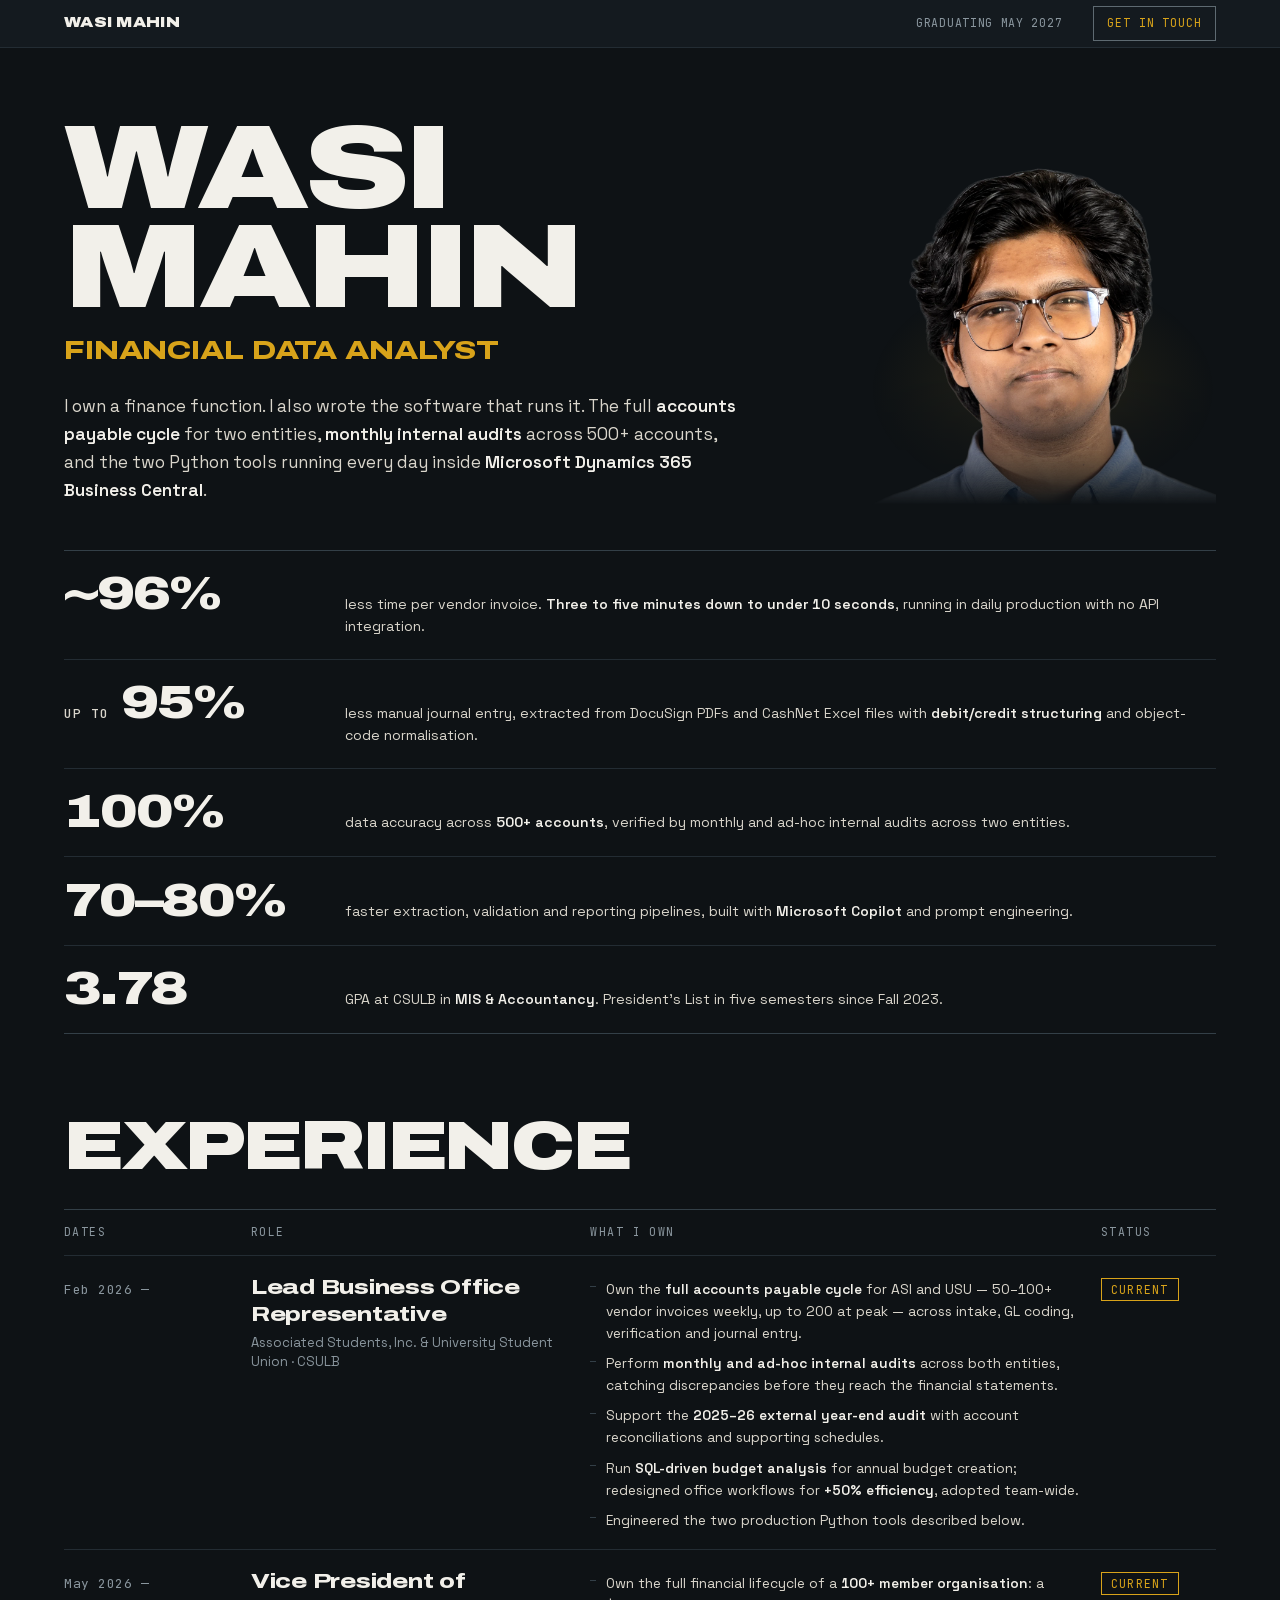
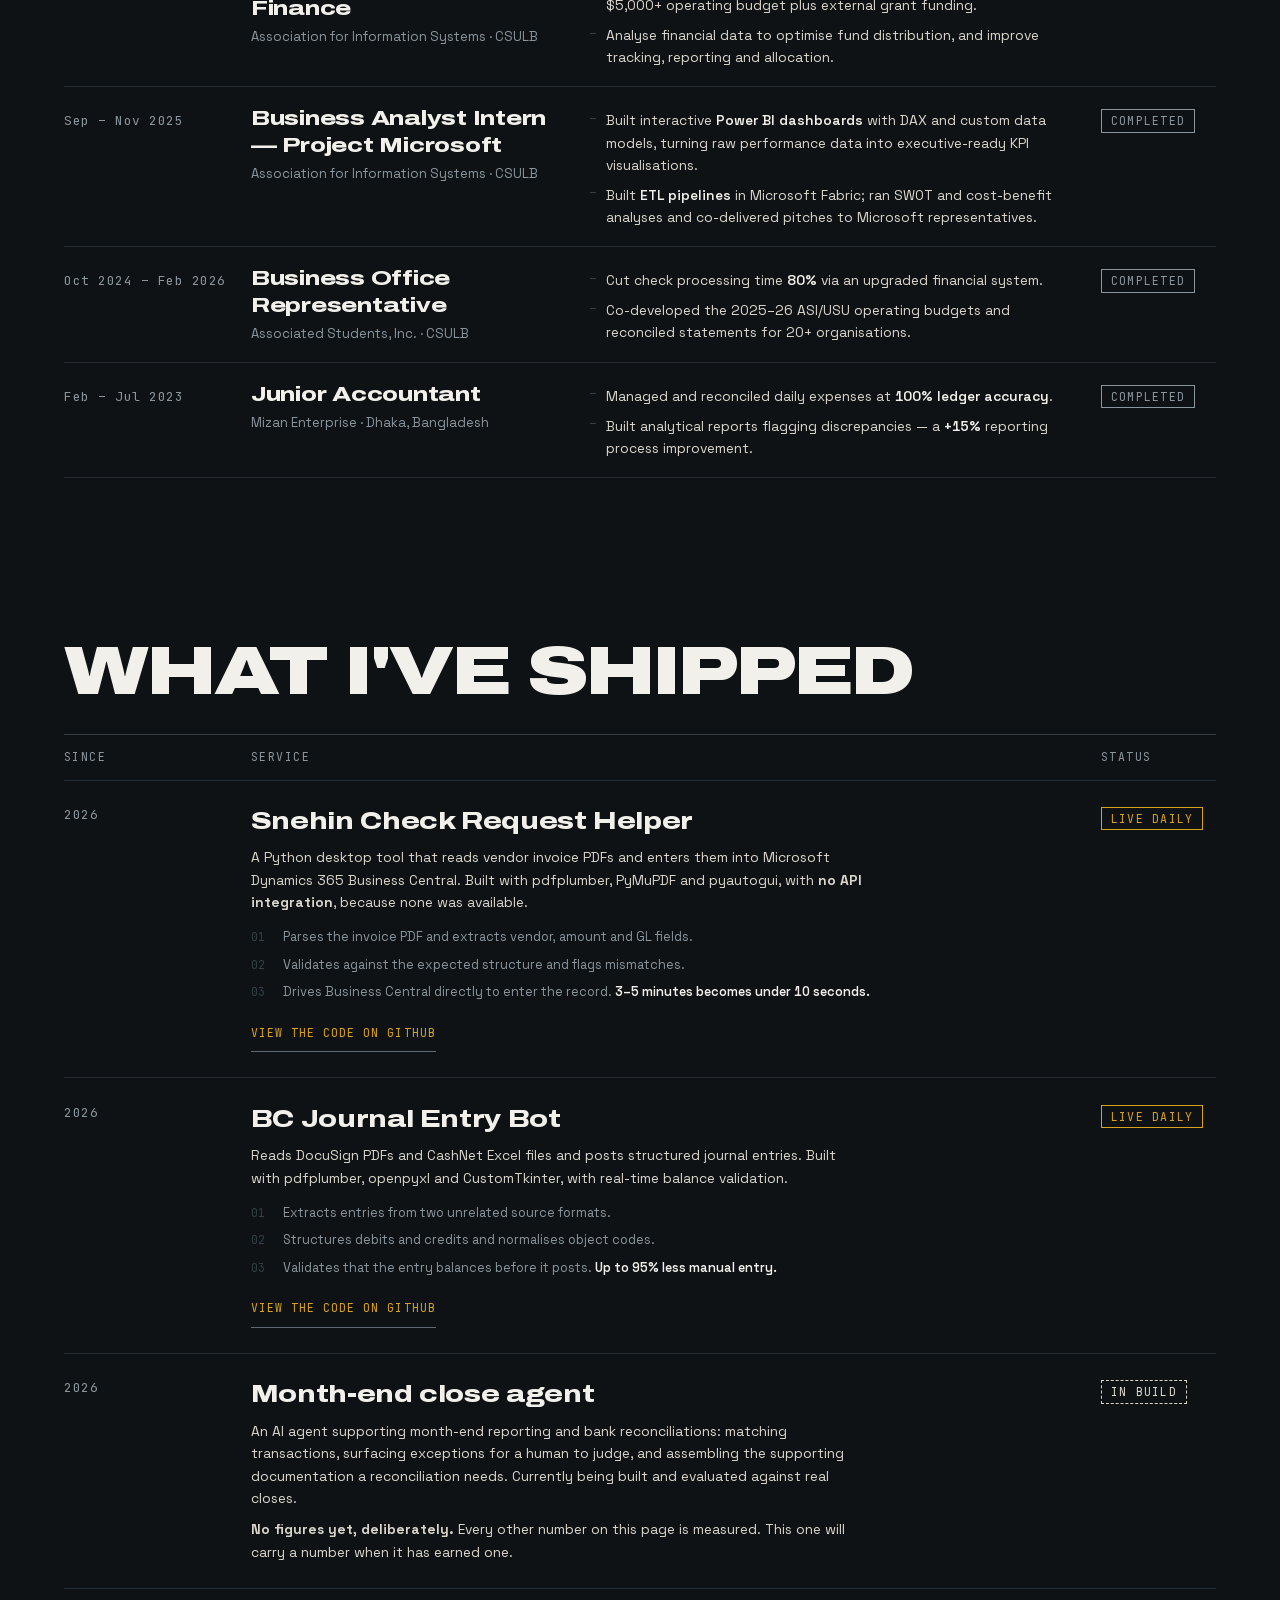
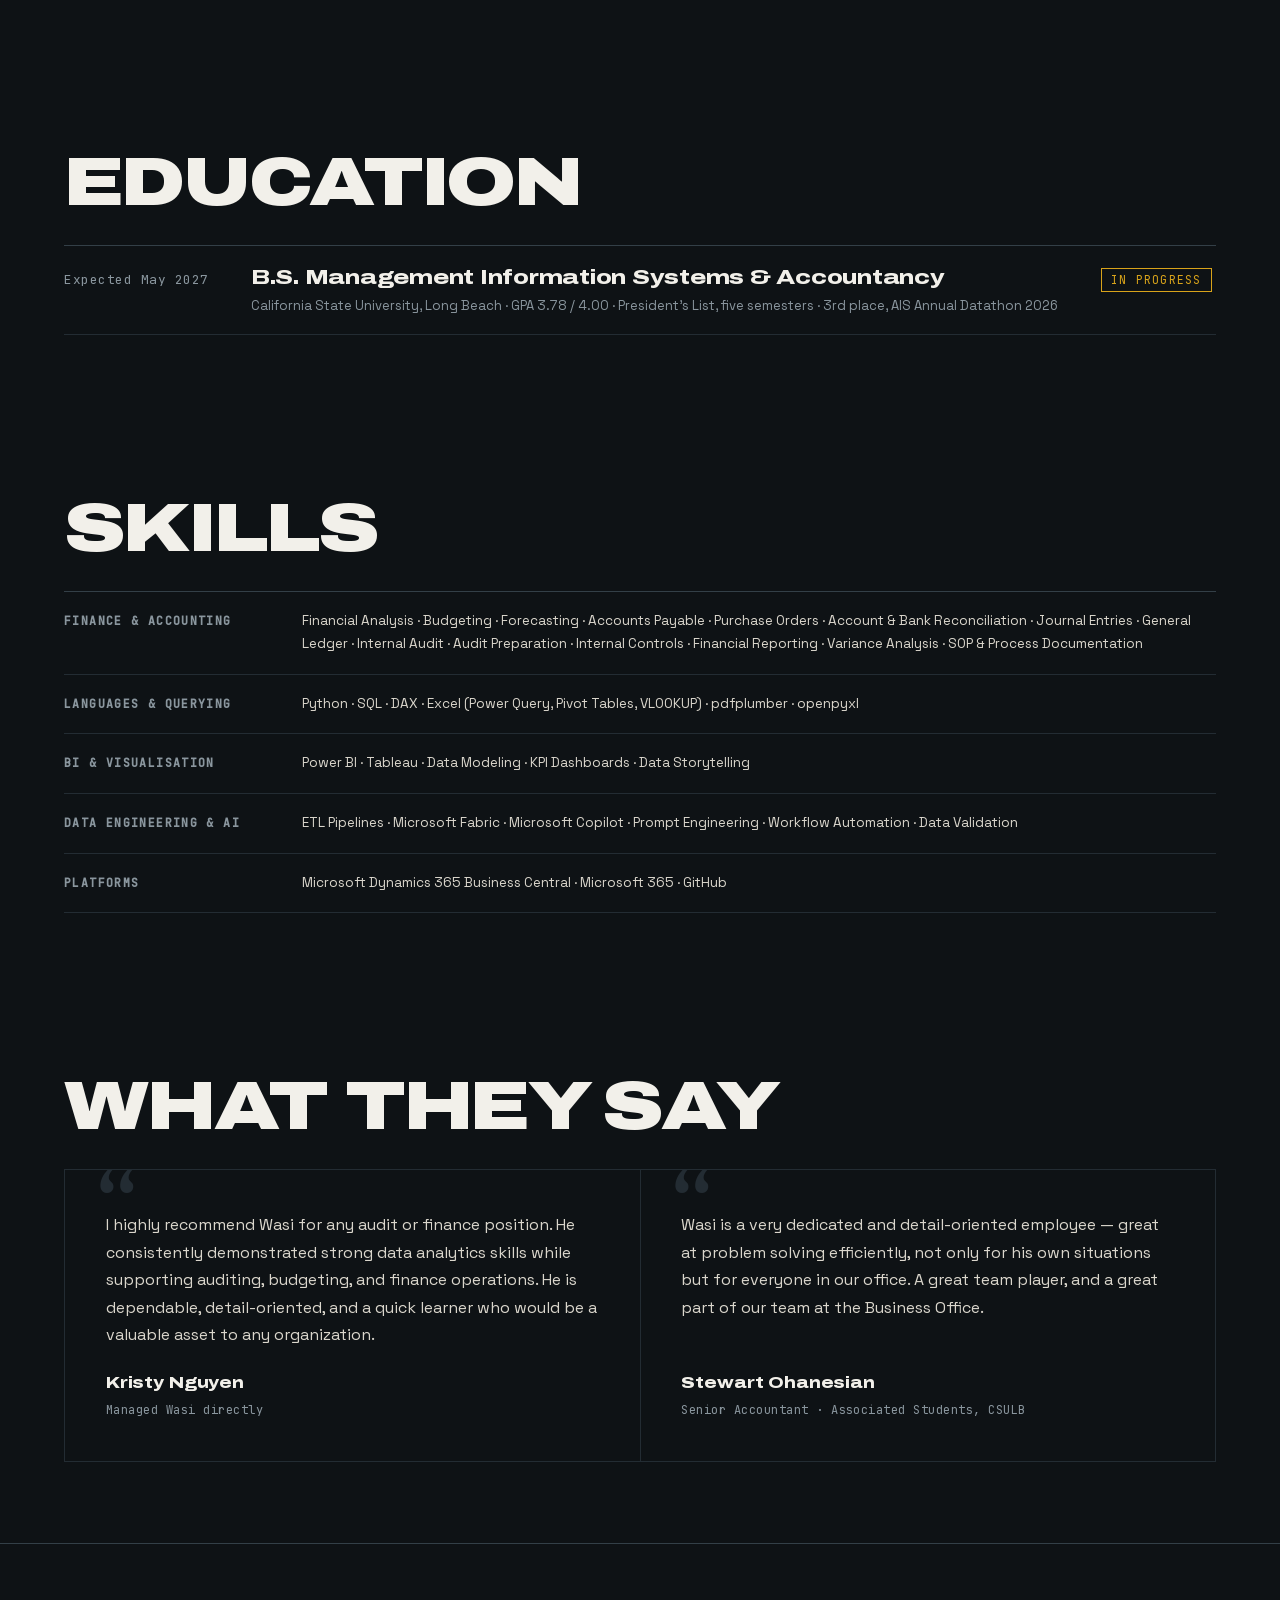
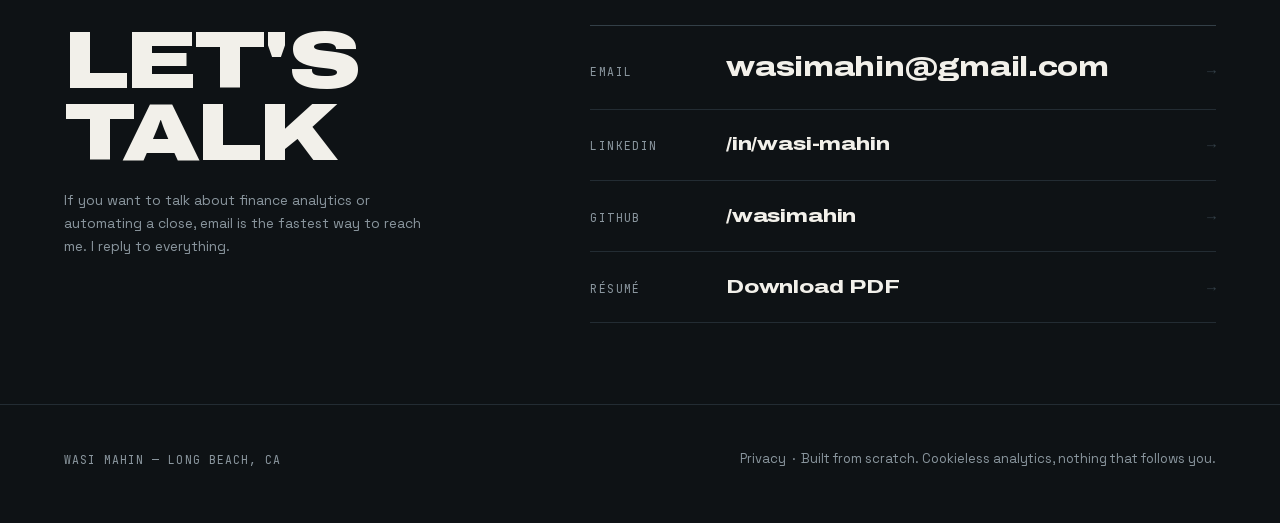
==== index.html @ 55dadc7e "Update GPA to 3.78 and President's List to five semesters Cumulative GPA is 3.783 per the CSULB tran" ====
<!DOCTYPE html>
<html lang="en" class="no-js">
<head>
<meta charset="UTF-8"/>
<meta name="viewport" content="width=device-width, initial-scale=1.0"/>
<title>Wasi Mahin — Financial Data Analyst | Finance operations &amp; production automation</title>
<meta name="description" content="Financial data analyst. Owns the AP cycle and monthly internal audits for two entities, and built the two Python tools running daily inside Dynamics 365. CSULB MIS &amp; Accountancy, GPA 3.78."/>
<meta name="author" content="Wasi Mahin"/>
<meta name="robots" content="index, follow, max-image-preview:large, max-snippet:-1"/>
<link rel="canonical" href="https://wasimahin.com/"/>
<meta name="theme-color" content="#0E1215"/>

<!-- Open Graph -->
<meta property="og:title" content="Wasi Mahin — Financial Data Analyst"/>
<meta property="og:description" content="I own a finance function. I also wrote the software that runs it. Two Python tools live in daily production inside Microsoft Dynamics 365 Business Central."/>
<meta property="og:type" content="website"/>
<meta property="og:site_name" content="Wasi Mahin"/>
<meta property="og:locale" content="en_US"/>
<meta property="og:url" content="https://wasimahin.com/"/>
<meta property="og:image" content="https://wasimahin.com/og-image.jpg"/>
<meta property="og:image:width" content="1200"/>
<meta property="og:image:height" content="630"/>
<meta property="og:image:alt" content="Wasi Mahin — Financial Data Analyst, portfolio preview"/>
<meta name="twitter:card" content="summary_large_image"/>
<meta name="twitter:title" content="Wasi Mahin — Financial Data Analyst"/>
<meta name="twitter:description" content="Owns the AP cycle and monthly internal audits for two entities. Built the two Python tools running daily inside Dynamics 365."/>
<meta name="twitter:image" content="https://wasimahin.com/og-image.jpg"/>
<meta name="twitter:image:alt" content="Wasi Mahin — Financial Data Analyst, portfolio preview"/>

<!-- Favicons -->
<link rel="icon" type="image/x-icon" href="favicon.ico"/>
<link rel="icon" type="image/png" sizes="32x32" href="favicon-32.png"/>
<link rel="icon" type="image/png" sizes="192x192" href="favicon-192.png"/>
<link rel="apple-touch-icon" sizes="180x180" href="apple-touch-icon.png"/>

<!-- Fonts — self-hosted (no third-party requests; see privacy.html) -->
<link rel="preload" as="font" type="font/woff2" href="fonts/archivo-normal-500-900.woff2" crossorigin/>
<link rel="preload" as="font" type="font/woff2" href="fonts/jetbrains-mono-normal-400.woff2" crossorigin/>

<script type="application/ld+json">
{
  "@context": "https://schema.org",
  "@graph": [
    {
      "@type": "Person",
      "@id": "https://wasimahin.com/#person",
      "name": "Wasi Mahin",
      "url": "https://wasimahin.com/",
      "email": "mailto:wasimahin@gmail.com",
      "image": "https://wasimahin.com/og-image.jpg",
      "jobTitle": "Financial Data Analyst",
      "description": "Financial data analyst who owns the accounts payable cycle and monthly internal audits for two entities, and engineered the two Python automation tools running daily inside Microsoft Dynamics 365 Business Central. MIS & Accountancy student at CSULB, GPA 3.78.",
      "alumniOf": { "@type": "CollegeOrUniversity", "name": "California State University, Long Beach", "sameAs": "https://www.csulb.edu" },
      "worksFor": { "@type": "Organization", "name": "Associated Students, Inc., CSULB" },
      "address": { "@type": "PostalAddress", "addressLocality": "Long Beach", "addressRegion": "CA", "addressCountry": "US" },
      "sameAs": [
        "https://www.linkedin.com/in/wasi-mahin",
        "https://github.com/wasimahin"
      ],
      "knowsAbout": ["Financial Analysis","Internal Audit","Accounts Payable","Account Reconciliation","General Ledger","Financial Reporting","Variance Analysis","Budgeting","Forecasting","Data Analysis","Python","SQL","Power BI","Tableau","DAX","Microsoft Fabric","ETL Pipelines","Business Process Automation"]
    },
    {
      "@type": "ProfilePage",
      "@id": "https://wasimahin.com/#profilepage",
      "url": "https://wasimahin.com/",
      "name": "Wasi Mahin — Financial Data Analyst",
      "mainEntity": { "@id": "https://wasimahin.com/#person" },
      "isPartOf": { "@id": "https://wasimahin.com/#website" },
      "inLanguage": "en-US"
    },
    {
      "@type": "SoftwareSourceCode",
      "@id": "https://wasimahin.com/#snehin-check-request-helper",
      "name": "Snehin Check Request Helper",
      "description": "Invoice-processing tool running in daily production inside Microsoft Dynamics 365 Business Central. Cut per-invoice data entry by roughly 96% (3-5 minutes down to under 10 seconds) with no API integration.",
      "codeRepository": "https://github.com/wasimahin/snehin-check-request-helper",
      "programmingLanguage": "Python",
      "runtimePlatform": "Microsoft Dynamics 365 Business Central",
      "author": { "@id": "https://wasimahin.com/#person" }
    },
    {
      "@type": "SoftwareSourceCode",
      "@id": "https://wasimahin.com/#bc-journal-entry-bot",
      "name": "BC Journal Entry Bot",
      "description": "Journal-entry automation running in daily production inside Microsoft Dynamics 365 Business Central. Reduced manual entry by up to 95% with no API integration.",
      "codeRepository": "https://github.com/wasimahin/bc-journal-entry-bot",
      "programmingLanguage": "Python",
      "runtimePlatform": "Microsoft Dynamics 365 Business Central",
      "author": { "@id": "https://wasimahin.com/#person" }
    },
    {
      "@type": "WebSite",
      "@id": "https://wasimahin.com/#website",
      "url": "https://wasimahin.com/",
      "name": "Wasi Mahin",
      "publisher": { "@id": "https://wasimahin.com/#person" },
      "inLanguage": "en-US"
    }
  ]
}
</script>

<script>document.documentElement.classList.replace('no-js','js');</script>
<style>
/* ═══ 00 · FONTS (self-hosted, latin) ═══ */
@font-face{font-family:'Archivo';font-style:normal;font-weight:500 900;font-stretch:125%;font-display:swap;
  src:url('fonts/archivo-normal-500-900.woff2') format('woff2');
  unicode-range:U+0000-00FF,U+0131,U+0152-0153,U+02BB-02BC,U+02C6,U+02DA,U+02DC,U+0304,U+0308,U+0329,U+2000-206F,U+20AC,U+2122,U+2191,U+2193,U+2212,U+2215,U+FEFF,U+FFFD;}
@font-face{font-family:'JetBrains Mono';font-style:normal;font-weight:400;font-display:swap;
  src:url('fonts/jetbrains-mono-normal-400.woff2') format('woff2');}
@font-face{font-family:'JetBrains Mono';font-style:normal;font-weight:500;font-display:swap;
  src:url('fonts/jetbrains-mono-normal-500.woff2') format('woff2');}
@font-face{font-family:'Space Grotesk';font-style:normal;font-weight:300 700;font-display:swap;
  src:url('fonts/space-grotesk-normal-300-700.woff2') format('woff2');}
@font-face{font-family:'Instrument Serif';font-style:italic;font-weight:400;font-display:swap;
  src:url('fonts/instrument-serif-italic-400.woff2') format('woff2');}

/* ═══ 01 · BOARD TOKENS ═══
   Enamelled steel under gate glass. Bone flap faces are the only light planes.
   Amber is rationed and only ever denotes status. */
:root{
  --steel:#0E1215;        /* board ground */
  --steel-2:#141A1F;      /* recessed channel */
  --flap:#F2F0EA;         /* flap face / primary ink */
  --flap-2:#DAD6CC;       /* flap face, secondary */
  --dim:#8A969E;          /* achromatic reading field */
  --rule:#232C33;         /* hairline */
  --rule-2:#333F47;       /* hairline, lit */
  --edge:#5E6A71;         /* interactive component border — 3.38:1 on steel */
  --amber:#D8A31A;        /* STATUS ONLY */
  --amber-ink:#0E1215;
  --pad:clamp(20px,5vw,72px);
  --row-h:clamp(52px,6.2vh,66px);
  --flip:cubic-bezier(.16,1,.3,1);
}
*,*::before,*::after{box-sizing:border-box;margin:0;padding:0;}
html{-webkit-text-size-adjust:100%;scroll-behavior:smooth;}
@media (prefers-reduced-motion:reduce){html{scroll-behavior:auto;}}

body{
  background:var(--steel);color:var(--flap);
  font-family:'Space Grotesk',system-ui,sans-serif;font-weight:400;
  font-size:clamp(15px,1.05vw,16.5px);line-height:1.6;
  -webkit-font-smoothing:antialiased;overflow-x:hidden;
  font-variant-numeric:tabular-nums;font-feature-settings:'tnum' 1;
}

/* ═══ 02 · BROWSER SURFACES — themed, not defaulted ═══ */
::selection{background:var(--amber);color:var(--amber-ink);}
::-moz-selection{background:var(--amber);color:var(--amber-ink);}
:root{scrollbar-color:var(--rule-2) var(--steel);scrollbar-width:thin;caret-color:var(--amber);}
::-webkit-scrollbar{width:11px;height:11px;}
::-webkit-scrollbar-track{background:var(--steel);}
::-webkit-scrollbar-thumb{background:var(--rule-2);border:3px solid var(--steel);border-radius:0;}
::-webkit-scrollbar-thumb:hover{background:var(--dim);}
:focus-visible{outline:2px solid var(--amber);outline-offset:3px;}
a{color:inherit;text-decoration-color:var(--rule-2);text-underline-offset:.22em;text-decoration-thickness:1px;}
a:hover{text-decoration-color:var(--amber);}

.skip{position:absolute;left:-9999px;top:0;background:var(--amber);color:var(--amber-ink);
  padding:12px 18px;font-family:'JetBrains Mono',monospace;font-size:12px;z-index:99;}
.skip:focus{left:0;}

/* ═══ 03 · BOARD PRIMITIVES ═══ */
.mono{font-family:'JetBrains Mono',monospace;font-variant-numeric:tabular-nums;
  letter-spacing:.06em;text-transform:uppercase;}
.wrap{max-width:1560px;margin:0 auto;padding-inline:var(--pad);}

/* status strip — the board's live header */
.strip{position:sticky;top:0;z-index:40;background:var(--steel-2);
  border-bottom:1px solid var(--rule);backdrop-filter:blur(6px);}
.strip-in{display:flex;align-items:center;gap:clamp(14px,2.4vw,34px);
  height:clamp(42px,5.2vh,52px);overflow:hidden;white-space:nowrap;}
.strip .mono{font-size:clamp(11px,.9vw,12px);color:var(--dim);}
.strip-mark{font-family:'Archivo',sans-serif;font-variation-settings:'wdth' 125;
  font-weight:900;font-size:clamp(12px,1.1vw,14px);letter-spacing:.02em;color:var(--flap);
  margin-right:auto;text-transform:uppercase;}
.strip-cta{font-family:'JetBrains Mono',monospace;font-size:clamp(11px,.9vw,12px);
  letter-spacing:.08em;text-transform:uppercase;color:var(--amber);
  border:1px solid var(--edge);padding:7px 13px;text-decoration:none;transition:.22s var(--flip);}
.strip-cta:hover{background:var(--amber);color:var(--amber-ink);border-color:var(--amber);}

/* the flap — one authored motion moment */
.flap{display:inline-block;animation:flapin .5s var(--flip) both;}
@keyframes flapin{
  0%{transform:translateY(-38%) rotateX(-82deg);opacity:0;filter:blur(3px);}
  100%{transform:none;opacity:1;filter:blur(0);}
}
@media (prefers-reduced-motion:reduce){.flap{animation:none;}}

/* ═══ 04 · DESTINATION (hero) ═══ */
.dest{padding-block:clamp(44px,8vh,104px) clamp(30px,5vh,56px);position:relative;}
.dest-grid{display:grid;grid-template-columns:minmax(0,1fr) clamp(220px,27vw,380px);
  gap:clamp(24px,4vw,64px);align-items:end;}
.dest h1{
  font-family:'Archivo',sans-serif;font-variation-settings:'wdth' 125;font-weight:900;
  text-transform:uppercase;font-size:clamp(44px,9.2vw,124px);line-height:.84;
  letter-spacing:-.035em;color:var(--flap);text-wrap:balance;
}
.dest h1 .svc{display:block;font-size:clamp(15px,2.05vw,30px);line-height:1.15;
  letter-spacing:-.005em;color:var(--amber);margin-top:clamp(14px,2vh,24px);font-weight:800;}
.dest-lede{margin-top:clamp(20px,3vh,32px);max-width:62ch;color:var(--flap-2);
  font-size:clamp(16px,1.35vw,20px);line-height:1.62;}
.dest-lede b{color:var(--flap);font-weight:600;}

/* portrait behind gate glass — CSS background on purpose: an absolutely-positioned
   <img> was never rasterized on Chrome's reduced-motion path (found 2026-07-02). */
/* The portrait is a true alpha cutout, so it needs no frame. One catch found in
   the asset itself: the bottom ~31% of the source is a FULLY OPAQUE, full-width
   block (the torso runs edge-to-edge to the frame bottom). That block is what
   read as "a box". So the element is cropped to the top 1200/1700 of the image
   and the remaining hem is dissolved with a mask — the real alpha matte does the
   silhouette, and the figure ends in air rather than on a cut edge.
   Never restore a border, a background-color, or `background-size: cover` here. */
.gate{
  position:relative;
  aspect-ratio:1134/1200;
  align-self:end;
  background-image:url('photo-fallback.png');
  background-image:
    image-set(url('photo.webp') type('image/webp'), url('photo-fallback.png') type('image/png')),
    radial-gradient(54% 44% at 50% 68%, rgba(216,163,26,.12), rgba(216,163,26,0) 70%);
  background-size:100% auto, 132% 104%;
  background-position:50% 0, 50% 58%;
  background-repeat:no-repeat, no-repeat;
  filter:saturate(.92) contrast(1.02);
  -webkit-mask-image:linear-gradient(180deg,#000 0 64%,rgba(0,0,0,.5) 85%,transparent 100%);
  mask-image:linear-gradient(180deg,#000 0 64%,rgba(0,0,0,.5) 85%,transparent 100%);
}
@media (max-width:860px){
  .dest-grid{grid-template-columns:1fr;align-items:start;}
  .gate{width:min(66vw,290px);margin:2px auto 0;}
}

/* ═══ 05 · BOARD ROWS ═══ */
.board{border-top:1px solid var(--rule-2);}
.board-head{display:grid;gap:clamp(10px,1.6vw,26px);align-items:center;
  padding-block:13px;border-bottom:1px solid var(--rule);}
.board-head span{font-family:'JetBrains Mono',monospace;font-size:11.5px;letter-spacing:.13em;
  text-transform:uppercase;color:var(--dim);}
.row{display:grid;gap:clamp(10px,1.6vw,26px);align-items:baseline;
  padding-block:clamp(15px,2vh,21px);border-bottom:1px solid var(--rule);
  transition:background .2s ease;}
.row:hover{background:var(--steel-2);}
.cols-4{grid-template-columns:clamp(116px,13vw,172px) minmax(0,1.3fr) minmax(0,2fr) clamp(88px,9vw,126px);}
.cols-3{grid-template-columns:clamp(116px,13vw,172px) minmax(0,1fr) clamp(88px,9vw,126px);}
.t-time{font-family:'JetBrains Mono',monospace;font-size:clamp(11px,1vw,13px);
  color:var(--dim);letter-spacing:.04em;line-height:1.45;}
.t-main{font-family:'Archivo',sans-serif;font-variation-settings:'wdth' 125;font-weight:800;
  font-size:clamp(16px,1.62vw,23px);letter-spacing:-.012em;color:var(--flap);line-height:1.3;}
.t-sub{display:block;font-family:'Space Grotesk',sans-serif;font-weight:400;
  font-size:clamp(12.5px,1.02vw,14px);letter-spacing:0;color:var(--dim);
  text-transform:none;margin-top:5px;line-height:1.5;}
.t-detail{color:var(--flap-2);font-size:clamp(13.5px,1.08vw,15.5px);line-height:1.6;}
.t-detail ul{list-style:none;display:flex;flex-direction:column;gap:8px;}
.t-detail li{position:relative;padding-left:16px;}
.t-detail li::before{content:'';position:absolute;left:0;top:.62em;width:6px;height:1px;background:var(--rule-2);}
.t-detail b{color:var(--flap);font-weight:600;}

/* status flag — the only amber on the page */
.flag{font-family:'JetBrains Mono',monospace;font-size:11.5px;letter-spacing:.11em;
  text-transform:uppercase;padding:5px 9px;border:1px solid currentColor;
  display:inline-block;white-space:nowrap;line-height:1;}
.flag.live{color:var(--amber);}
.flag.done{color:var(--dim);}
.flag.build{color:var(--flap-2);border-style:dashed;}

/* ═══ 06 · SECTION TITLES (no eyebrows — the heading carries itself) ═══ */
.sec{padding-block:clamp(56px,9vh,116px);}
.sec > h2{font-family:'Archivo',sans-serif;font-variation-settings:'wdth' 125;font-weight:900;
  text-transform:uppercase;font-size:clamp(30px,5.4vw,72px);line-height:.92;
  letter-spacing:-.03em;color:var(--flap);margin-bottom:clamp(22px,3.4vh,44px);text-wrap:balance;}

/* ═══ 07 · EVIDENCE (numbers as board readings) ═══ */
.ev{border-top:1px solid var(--rule-2);border-bottom:1px solid var(--rule-2);}
.ev-row{display:grid;grid-template-columns:clamp(140px,20vw,250px) minmax(0,1fr);
  gap:clamp(14px,2.4vw,38px);align-items:baseline;padding-block:clamp(16px,2.3vh,26px);
  border-bottom:1px solid var(--rule);}
.ev-row:last-child{border-bottom:0;}
.ev-n{font-family:'Archivo',sans-serif;font-variation-settings:'wdth' 125;font-weight:900;
  font-size:clamp(26px,3.6vw,48px);line-height:1;letter-spacing:-.04em;color:var(--flap);
  font-variant-numeric:tabular-nums;white-space:nowrap;}
.ev-q{font-family:'JetBrains Mono',monospace;font-variation-settings:normal;font-weight:500;
  font-size:clamp(12px,1vw,14px);letter-spacing:.08em;text-transform:uppercase;
  color:var(--flap-2);margin-right:.2em;}
.ev-t{color:var(--flap-2);font-size:clamp(13.5px,1.1vw,16px);line-height:1.55;}
.ev-t b{color:var(--flap);font-weight:600;}

/* ═══ 08 · SERVICES (projects) ═══ */
.svc-row{display:grid;grid-template-columns:clamp(116px,13vw,172px) minmax(0,1fr) clamp(88px,9vw,126px);
  gap:clamp(10px,1.6vw,26px);padding-block:clamp(20px,2.8vh,32px);
  border-bottom:1px solid var(--rule);align-items:start;}
.svc-row h3{font-family:'Archivo',sans-serif;font-variation-settings:'wdth' 125;font-weight:800;
  font-size:clamp(18px,1.9vw,27px);letter-spacing:-.015em;color:var(--flap);line-height:1.3;}
.svc-body{color:var(--flap-2);font-size:clamp(13.5px,1.08vw,15.5px);line-height:1.62;margin-top:9px;max-width:68ch;}
.svc-steps{margin-top:14px;display:flex;flex-direction:column;gap:7px;}
.svc-steps div{display:grid;grid-template-columns:22px 1fr;gap:10px;align-items:baseline;
  font-size:clamp(12.5px,1vw,14px);color:var(--dim);}
.svc-steps span{font-family:'JetBrains Mono',monospace;font-size:11.5px;color:var(--rule-2);}
.svc-steps b{color:var(--flap);font-weight:600;}
.svc-link{display:inline-block;margin-top:12px;font-family:'JetBrains Mono',monospace;
  font-size:11.5px;letter-spacing:.09em;text-transform:uppercase;color:var(--amber);
  text-decoration:none;border-bottom:1px solid var(--edge);padding:9px 0;transition:.2s;}
.svc-link:hover{border-bottom-color:var(--amber);}

/* ═══ 09 · SKILLS ═══ */
.sk{border-top:1px solid var(--rule-2);}
.sk > div{display:grid;grid-template-columns:clamp(150px,17vw,228px) minmax(0,1fr);
  gap:clamp(10px,1.6vw,26px);align-items:baseline;
  padding-block:clamp(15px,2vh,22px);border-bottom:1px solid var(--rule);
  transition:background .2s ease;}
.sk > div:hover{background:var(--steel-2);}
.sk h3{font-family:'JetBrains Mono',monospace;font-size:11.5px;letter-spacing:.12em;
  text-transform:uppercase;color:var(--dim);}
.sk p{color:var(--flap-2);font-size:clamp(13.5px,1.05vw,15px);line-height:1.68;}
@media (max-width:760px){
  .sk > div{grid-template-columns:1fr;gap:7px;padding-block:18px;}
}

/* ═══ 10 · RECOMMENDATIONS (preserved) ═══ */
.rec{display:grid;grid-template-columns:1fr 1fr;gap:1px;background:var(--rule);
  border:1px solid var(--rule);}
.rec figure{background:var(--steel);padding:clamp(26px,3.2vw,48px);
  display:flex;flex-direction:column;gap:22px;position:relative;overflow:hidden;}
.rec figure::before{content:'\201C';position:absolute;top:-14px;left:clamp(14px,2vw,30px);
  font-family:'Instrument Serif',serif;font-style:italic;font-size:132px;line-height:1;
  color:var(--rule);pointer-events:none;}
.rec blockquote{font-size:clamp(14.5px,1.25vw,17px);line-height:1.72;color:var(--flap-2);
  position:relative;z-index:1;}
.rec figcaption{display:flex;flex-direction:column;gap:5px;margin-top:auto;}
.rec-name{font-family:'Archivo',sans-serif;font-variation-settings:'wdth' 125;font-weight:800;
  font-size:15.5px;letter-spacing:-.01em;color:var(--flap);}
.rec-role{font-family:'JetBrains Mono',monospace;font-size:12px;letter-spacing:.04em;
  color:var(--dim);}
@media (max-width:880px){.rec{grid-template-columns:1fr;}}

/* ═══ 11 · ENQUIRY (contact) ═══ */
.enq{border-top:1px solid var(--rule-2);padding-block:clamp(56px,9vh,116px);}
.enq-grid{display:grid;grid-template-columns:minmax(0,.85fr) minmax(0,1.15fr);
  gap:clamp(30px,5vw,80px);align-items:start;}
.enq h2{font-family:'Archivo',sans-serif;font-variation-settings:'wdth' 125;font-weight:900;
  text-transform:uppercase;font-size:clamp(34px,6.4vw,88px);line-height:.88;
  letter-spacing:-.035em;color:var(--flap);}
.enq-note{margin-top:20px;color:var(--dim);font-size:clamp(13.5px,1.08vw,15.5px);line-height:1.65;max-width:42ch;}
.enq-alt{margin-top:26px;display:flex;flex-direction:column;gap:9px;}
.enq-alt a{font-family:'JetBrains Mono',monospace;font-size:11.5px;letter-spacing:.07em;
  text-transform:uppercase;color:var(--flap-2);text-decoration:none;
  border-bottom:1px solid var(--rule);padding-bottom:6px;width:fit-content;transition:.2s;}
.enq-alt a:hover{color:var(--amber);border-bottom-color:var(--amber);}

.ch{display:grid;grid-template-columns:clamp(84px,9vw,124px) minmax(0,1fr) 28px;
  gap:clamp(10px,1.6vw,26px);align-items:baseline;text-decoration:none;
  padding-block:clamp(16px,2.2vh,24px);border-bottom:1px solid var(--rule);
  transition:background .2s ease;}
.ch:hover{background:var(--steel-2);}
.ch-k{font-family:'JetBrains Mono',monospace;font-size:11.5px;letter-spacing:.12em;
  text-transform:uppercase;color:var(--dim);}
.ch-v{font-family:'Archivo',sans-serif;font-variation-settings:'wdth' 125;font-weight:800;
  font-size:clamp(16px,1.5vw,21px);letter-spacing:-.01em;color:var(--flap);word-break:break-word;}
.ch-lead{font-size:clamp(18px,2.1vw,30px);}
.ch-go{font-family:'JetBrains Mono',monospace;font-size:15px;color:var(--rule-2);
  justify-self:end;transition:.22s var(--flip);}
.ch:hover .ch-go{color:var(--amber);transform:translateX(4px);}
@media (max-width:860px){
  .enq-grid{grid-template-columns:1fr;}
  .ch{grid-template-columns:1fr 28px;gap:4px 10px;}
  .ch-k{grid-column:1/-1;}
}

/* ═══ 12 · FOOT ═══ */
.foot{border-top:1px solid var(--rule);padding-block:clamp(26px,4vh,42px) clamp(34px,5vh,56px);
  display:flex;justify-content:space-between;gap:18px;flex-wrap:wrap;align-items:center;}
.foot .mono{font-size:11.5px;color:var(--dim);letter-spacing:.09em;}
.foot-note{font-size:13px;color:var(--dim);}
.foot a{color:var(--dim);text-decoration:none;display:inline-block;padding-block:8px;}
.foot a:hover{color:var(--amber);}

/* ═══ 13 · NARROW BOARD ═══ */
/* the strip sheds detail rather than clipping */
@media (max-width:560px){ .strip-in{gap:10px;} }
@media (max-width:440px){ .strip-in{gap:7px;} .strip-cta{padding:7px 10px;} }
@media (max-width:359px){ .strip-in{gap:8px;} }

@media (max-width:760px){
  .cols-4,.cols-3,.svc-row{grid-template-columns:1fr;gap:9px;}
  .board-head{display:none;}
  .row,.svc-row{padding-block:20px;}
  .t-time{order:-1;}
  .ev-row{grid-template-columns:1fr;gap:7px;align-items:start;}
  .strip-in{gap:12px;}
  .strip .hide-s{display:none;}
}
</style>
</head>
<body>
<a class="skip" href="#main">Skip to content</a>

<div class="strip">
  <div class="wrap strip-in">
    <span class="strip-mark flap">Wasi Mahin</span>
    <span class="mono flap hide-s">Graduating May 2027</span>
    <a class="strip-cta" href="#contact">Get in touch</a>
  </div>
</div>

<main id="main">

<section class="wrap dest">
  <div class="dest-grid">
    <div>
      <h1><span class="flap">Wasi Mahin</span>
        <span class="svc flap">Financial Data Analyst</span></h1>
      <p class="dest-lede">I own a finance function. I also wrote the software that runs it.
        The full <b>accounts payable cycle</b> for two entities, <b>monthly internal audits</b>
        across 500+ accounts, and the two Python tools running every day inside
        <b>Microsoft Dynamics 365 Business Central</b>.</p>
    </div>
    <div class="gate" role="img" aria-label="Portrait of Wasi Mahin"></div>
  </div>
</section>

<section class="wrap" aria-label="Key figures">
  <div class="ev">
    <div class="ev-row"><div class="ev-n">~96%</div>
      <p class="ev-t">less time per vendor invoice. <b>Three to five minutes down to under 10 seconds</b>,
        running in daily production with no API integration.</p></div>
    <div class="ev-row"><div class="ev-n"><span class="ev-q">Up to </span>95%</div>
      <p class="ev-t">less manual journal entry, extracted from DocuSign PDFs and CashNet Excel
        files with <b>debit/credit structuring</b> and object-code normalisation.</p></div>
    <div class="ev-row"><div class="ev-n">100%</div>
      <p class="ev-t">data accuracy across <b>500+ accounts</b>, verified by monthly and ad-hoc
        internal audits across two entities.</p></div>
    <div class="ev-row"><div class="ev-n">70–80%</div>
      <p class="ev-t">faster extraction, validation and reporting pipelines, built with
        <b>Microsoft Copilot</b> and prompt engineering.</p></div>
    <div class="ev-row"><div class="ev-n">3.78</div>
      <p class="ev-t">GPA at CSULB in <b>MIS &amp; Accountancy</b>. President's List in five
        semesters since Fall 2023.</p></div>
  </div>
</section>

<section class="wrap sec" id="experience">
  <h2>Experience</h2>
  <div class="board">
    <div class="board-head cols-4">
      <span>Dates</span><span>Role</span><span>What I own</span><span>Status</span>
    </div>

    <div class="row cols-4">
      <div class="t-time">Feb 2026 —</div>
      <div class="t-main">Lead Business Office Representative
        <span class="t-sub">Associated Students, Inc. &amp; University Student Union · CSULB</span></div>
      <div class="t-detail"><ul>
        <li>Own the <b>full accounts payable cycle</b> for ASI and USU — 50–100+ vendor invoices
          weekly, up to 200 at peak — across intake, GL coding, verification and journal entry.</li>
        <li>Perform <b>monthly and ad-hoc internal audits</b> across both entities, catching
          discrepancies before they reach the financial statements.</li>
        <li>Support the <b>2025–26 external year-end audit</b> with account reconciliations and
          supporting schedules.</li>
        <li>Run <b>SQL-driven budget analysis</b> for annual budget creation; redesigned office
          workflows for <b>+50% efficiency</b>, adopted team-wide.</li>
        <li>Engineered the two production Python tools described below.</li>
      </ul></div>
      <div><span class="flag live">Current</span></div>
    </div>

    <div class="row cols-4">
      <div class="t-time">May 2026 —</div>
      <div class="t-main">Vice President of Finance
        <span class="t-sub">Association for Information Systems · CSULB</span></div>
      <div class="t-detail"><ul>
        <li>Own the full financial lifecycle of a <b>100+ member organisation</b>: a $5,000+
          operating budget plus external grant funding.</li>
        <li>Analyse financial data to optimise fund distribution, and improve tracking,
          reporting and allocation.</li>
      </ul></div>
      <div><span class="flag live">Current</span></div>
    </div>

    <div class="row cols-4">
      <div class="t-time">Sep – Nov 2025</div>
      <div class="t-main">Business Analyst Intern — Project Microsoft
        <span class="t-sub">Association for Information Systems · CSULB</span></div>
      <div class="t-detail"><ul>
        <li>Built interactive <b>Power BI dashboards</b> with DAX and custom data models,
          turning raw performance data into executive-ready KPI visualisations.</li>
        <li>Built <b>ETL pipelines</b> in Microsoft Fabric; ran SWOT and cost-benefit analyses
          and co-delivered pitches to Microsoft representatives.</li>
      </ul></div>
      <div><span class="flag done">Completed</span></div>
    </div>

    <div class="row cols-4">
      <div class="t-time">Oct 2024 – Feb 2026</div>
      <div class="t-main">Business Office Representative
        <span class="t-sub">Associated Students, Inc. · CSULB</span></div>
      <div class="t-detail"><ul>
        <li>Cut check processing time <b>80%</b> via an upgraded financial system.</li>
        <li>Co-developed the 2025–26 ASI/USU operating budgets and reconciled statements for
          20+ organisations.</li>
      </ul></div>
      <div><span class="flag done">Completed</span></div>
    </div>

    <div class="row cols-4">
      <div class="t-time">Feb – Jul 2023</div>
      <div class="t-main">Junior Accountant
        <span class="t-sub">Mizan Enterprise · Dhaka, Bangladesh</span></div>
      <div class="t-detail"><ul>
        <li>Managed and reconciled daily expenses at <b>100% ledger accuracy</b>.</li>
        <li>Built analytical reports flagging discrepancies — a <b>+15%</b> reporting process
          improvement.</li>
      </ul></div>
      <div><span class="flag done">Completed</span></div>
    </div>
  </div>
</section>

<section class="wrap sec" id="work">
  <h2>What I've shipped</h2>
  <div class="board">
    <div class="board-head cols-3"><span>Since</span><span>Service</span><span>Status</span></div>

    <div class="svc-row">
      <div class="t-time">2026</div>
      <div>
        <h3>Snehin Check Request Helper</h3>
        <p class="svc-body">A Python desktop tool that reads vendor invoice PDFs and enters them
          into Microsoft Dynamics 365 Business Central. Built with pdfplumber, PyMuPDF and
          pyautogui, with <b>no API integration</b>, because none was available.</p>
        <div class="svc-steps">
          <div><span>01</span><p>Parses the invoice PDF and extracts vendor, amount and GL fields.</p></div>
          <div><span>02</span><p>Validates against the expected structure and flags mismatches.</p></div>
          <div><span>03</span><p>Drives Business Central directly to enter the record.
            <b>3–5 minutes becomes under 10 seconds.</b></p></div>
        </div>
        <a class="svc-link" href="https://github.com/wasimahin/snehin-check-request-helper"
           target="_blank" rel="noopener">View the code on GitHub</a>
      </div>
      <div><span class="flag live">Live daily</span></div>
    </div>

    <div class="svc-row">
      <div class="t-time">2026</div>
      <div>
        <h3>BC Journal Entry Bot</h3>
        <p class="svc-body">Reads DocuSign PDFs and CashNet Excel files and posts structured
          journal entries. Built with pdfplumber, openpyxl and CustomTkinter, with real-time
          balance validation.</p>
        <div class="svc-steps">
          <div><span>01</span><p>Extracts entries from two unrelated source formats.</p></div>
          <div><span>02</span><p>Structures debits and credits and normalises object codes.</p></div>
          <div><span>03</span><p>Validates that the entry balances before it posts.
            <b>Up to 95% less manual entry.</b></p></div>
        </div>
        <a class="svc-link" href="https://github.com/wasimahin/bc-journal-entry-bot"
           target="_blank" rel="noopener">View the code on GitHub</a>
      </div>
      <div><span class="flag live">Live daily</span></div>
    </div>

    <div class="svc-row">
      <div class="t-time">2026</div>
      <div>
        <h3>Month-end close agent</h3>
        <p class="svc-body">An AI agent supporting month-end reporting and bank reconciliations:
          matching transactions, surfacing exceptions for a human to judge, and assembling the
          supporting documentation a reconciliation needs. Currently being built and evaluated
          against real closes.</p>
        <p class="svc-body"><b>No figures yet, deliberately.</b> Every other number on this page
          is measured. This one will carry a number when it has earned one.</p>
      </div>
      <div><span class="flag build">In build</span></div>
    </div>
  </div>
</section>

<section class="wrap sec" id="education">
  <h2>Education</h2>
  <div class="board">
    <div class="row cols-3">
      <div class="t-time">Expected May 2027</div>
      <div class="t-main">B.S. Management Information Systems &amp; Accountancy
        <span class="t-sub">California State University, Long Beach · GPA 3.78 / 4.00 ·
          President's List, five semesters ·
          3rd place, AIS Annual Datathon 2026</span></div>
      <div><span class="flag live">In progress</span></div>
    </div>
  </div>
</section>

<section class="wrap sec" id="skills">
  <h2>Skills</h2>
  <div class="sk">
    <div><h3>Finance &amp; Accounting</h3><p>Financial Analysis · Budgeting · Forecasting ·
      Accounts Payable · Purchase Orders · Account &amp; Bank Reconciliation · Journal Entries ·
      General Ledger · Internal Audit · Audit Preparation · Internal Controls ·
      Financial Reporting · Variance Analysis · SOP &amp; Process Documentation</p></div>
    <div><h3>Languages &amp; Querying</h3><p>Python · SQL · DAX ·
      Excel (Power Query, Pivot Tables, VLOOKUP) · pdfplumber · openpyxl</p></div>
    <div><h3>BI &amp; Visualisation</h3><p>Power BI · Tableau · Data Modeling ·
      KPI Dashboards · Data Storytelling</p></div>
    <div><h3>Data Engineering &amp; AI</h3><p>ETL Pipelines · Microsoft Fabric ·
      Microsoft Copilot · Prompt Engineering · Workflow Automation · Data Validation</p></div>
    <div><h3>Platforms</h3><p>Microsoft Dynamics 365 Business Central · Microsoft 365 · GitHub</p></div>
  </div>
</section>

<section class="wrap sec" aria-label="Recommendations">
  <h2>What they say</h2>
  <div class="rec">
    <figure>
      <blockquote>I highly recommend Wasi for any audit or finance position. He consistently
        demonstrated strong data analytics skills while supporting auditing, budgeting, and
        finance operations. He is dependable, detail-oriented, and a quick learner who would be
        a valuable asset to any organization.</blockquote>
      <figcaption><span class="rec-name">Kristy Nguyen</span>
        <span class="rec-role">Managed Wasi directly</span></figcaption>
    </figure>
    <figure>
      <blockquote>Wasi is a very dedicated and detail-oriented employee — great at problem
        solving efficiently, not only for his own situations but for everyone in our office.
        A great team player, and a great part of our team at the Business Office.</blockquote>
      <figcaption><span class="rec-name">Stewart Ohanesian</span>
        <span class="rec-role">Senior Accountant · Associated Students, CSULB</span></figcaption>
    </figure>
  </div>
</section>

<section class="wrap enq" id="contact">
  <div class="enq-grid">
    <div>
      <h2>Let's<br>talk</h2>
      <p class="enq-note">If you want to talk about finance analytics or automating a close,
        email is the fastest way to reach me. I reply to everything.</p>
    </div>

    <div class="board">
      <!--email_off-->
      <a class="ch" href="mailto:wasimahin@gmail.com">
        <span class="ch-k">Email</span>
        <span class="ch-v ch-lead">wasimahin@gmail.com</span>
        <span class="ch-go" aria-hidden="true">&rarr;</span>
      </a>
      <!--/email_off-->
      <a class="ch" href="https://www.linkedin.com/in/wasi-mahin" target="_blank" rel="noopener">
        <span class="ch-k">LinkedIn</span>
        <span class="ch-v">/in/wasi-mahin</span>
        <span class="ch-go" aria-hidden="true">&rarr;</span>
      </a>
      <a class="ch" href="https://github.com/wasimahin" target="_blank" rel="noopener">
        <span class="ch-k">GitHub</span>
        <span class="ch-v">/wasimahin</span>
        <span class="ch-go" aria-hidden="true">&rarr;</span>
      </a>
      <a class="ch" href="WasiMahin_Resume.pdf">
        <span class="ch-k">Résumé</span>
        <span class="ch-v">Download PDF</span>
        <span class="ch-go" aria-hidden="true">&rarr;</span>
      </a>
    </div>
  </div>
</section>

</main>

<footer class="wrap foot">
  <span class="mono">Wasi Mahin — Long Beach, CA</span>
  <span class="foot-note"><a href="privacy.html">Privacy</a> &nbsp;·&nbsp; Built from scratch. Cookieless analytics, nothing that follows you.</span>
</footer>

<script>
(function(){
  var reduce = window.matchMedia && window.matchMedia('(prefers-reduced-motion: reduce)').matches;
  if(!reduce){
    var f = document.querySelectorAll('.flap');
    for(var i=0;i<f.length;i++){ f[i].style.animationDelay = (i*70)+'ms'; }
  }
})();
</script>
</body>
</html>
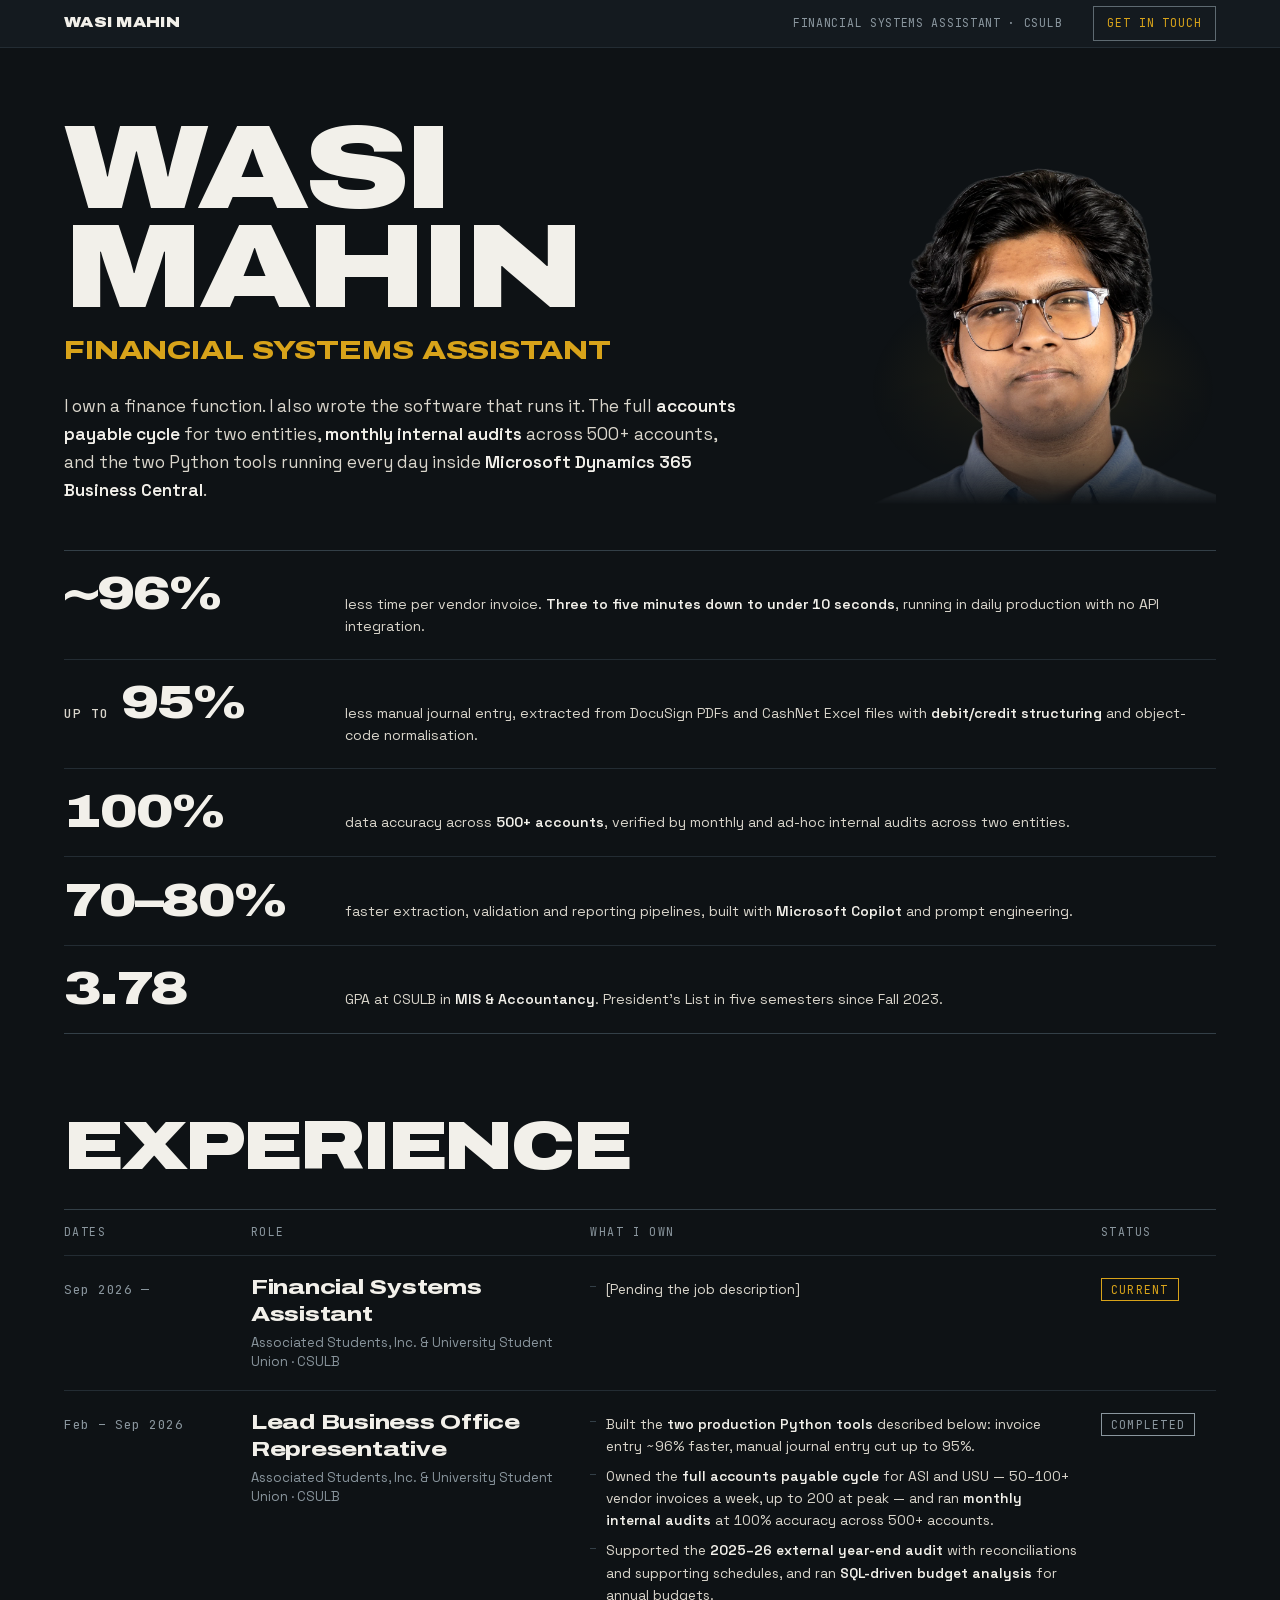
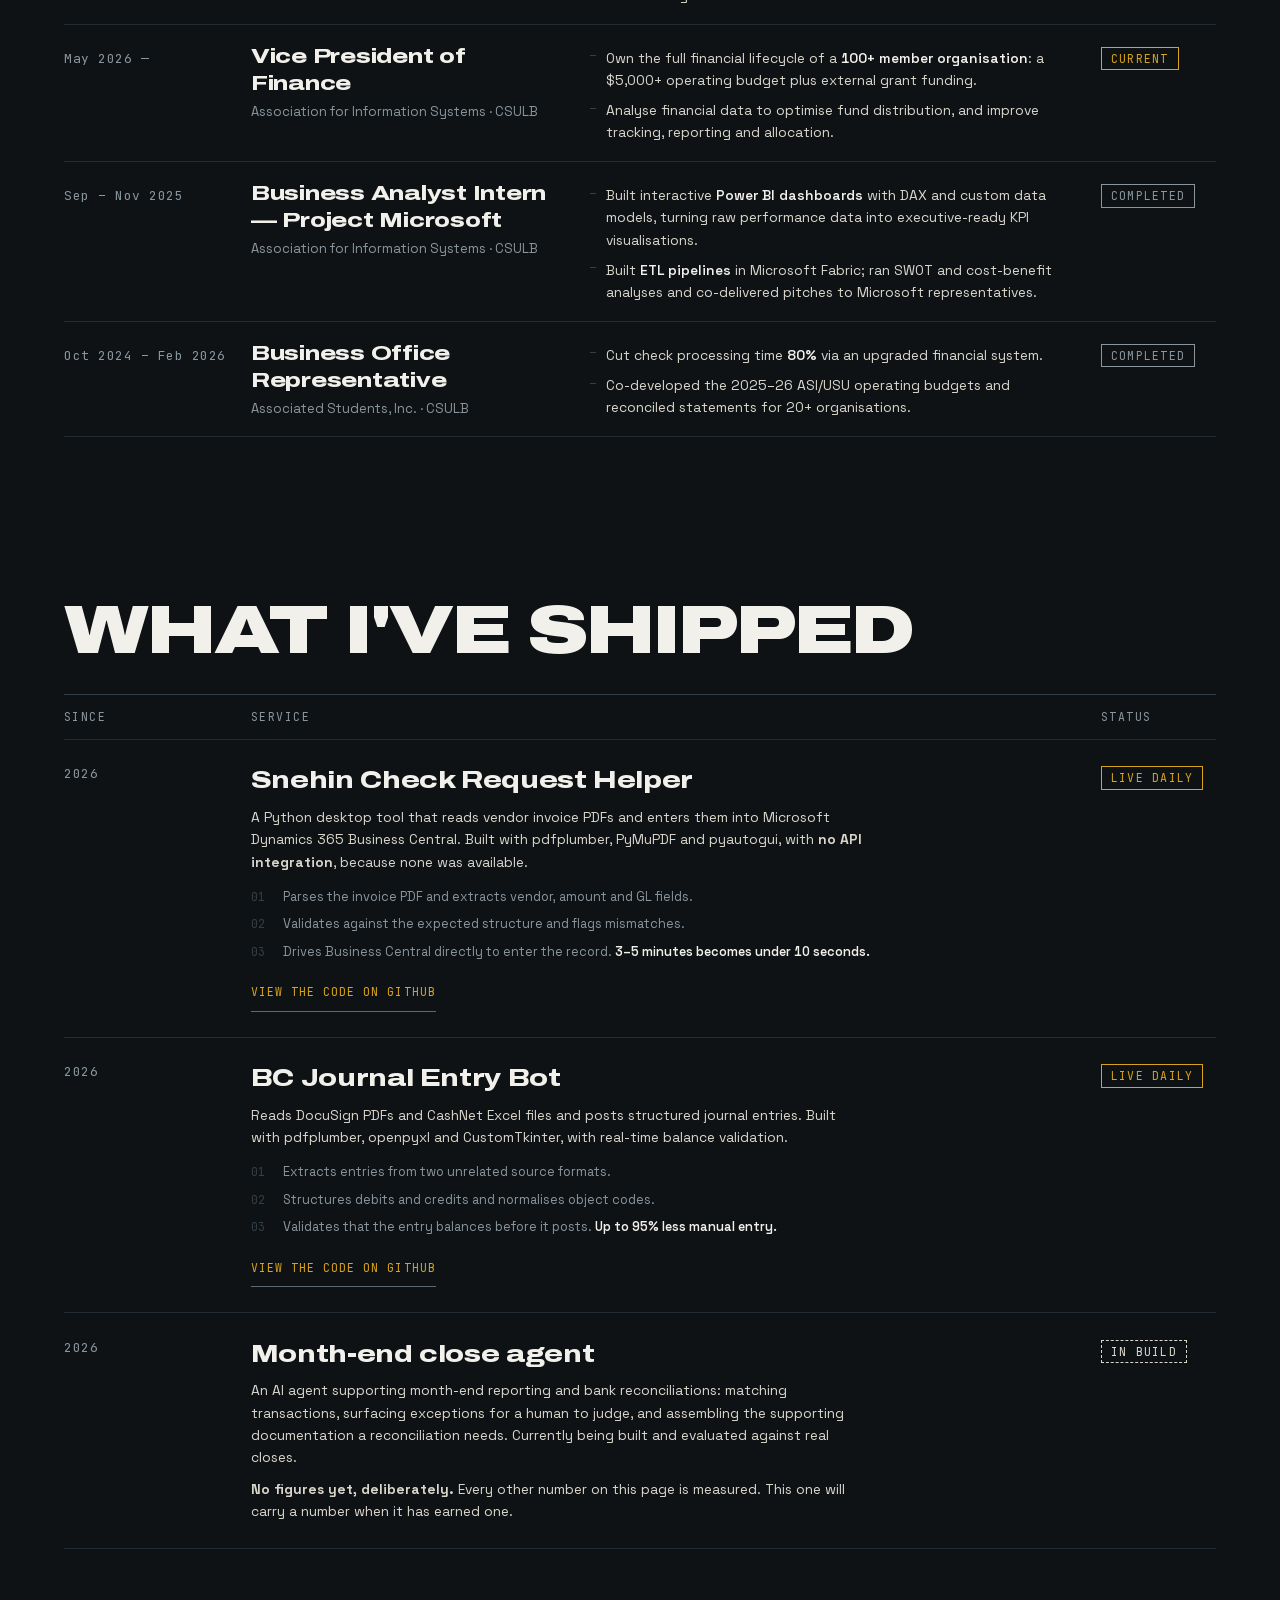
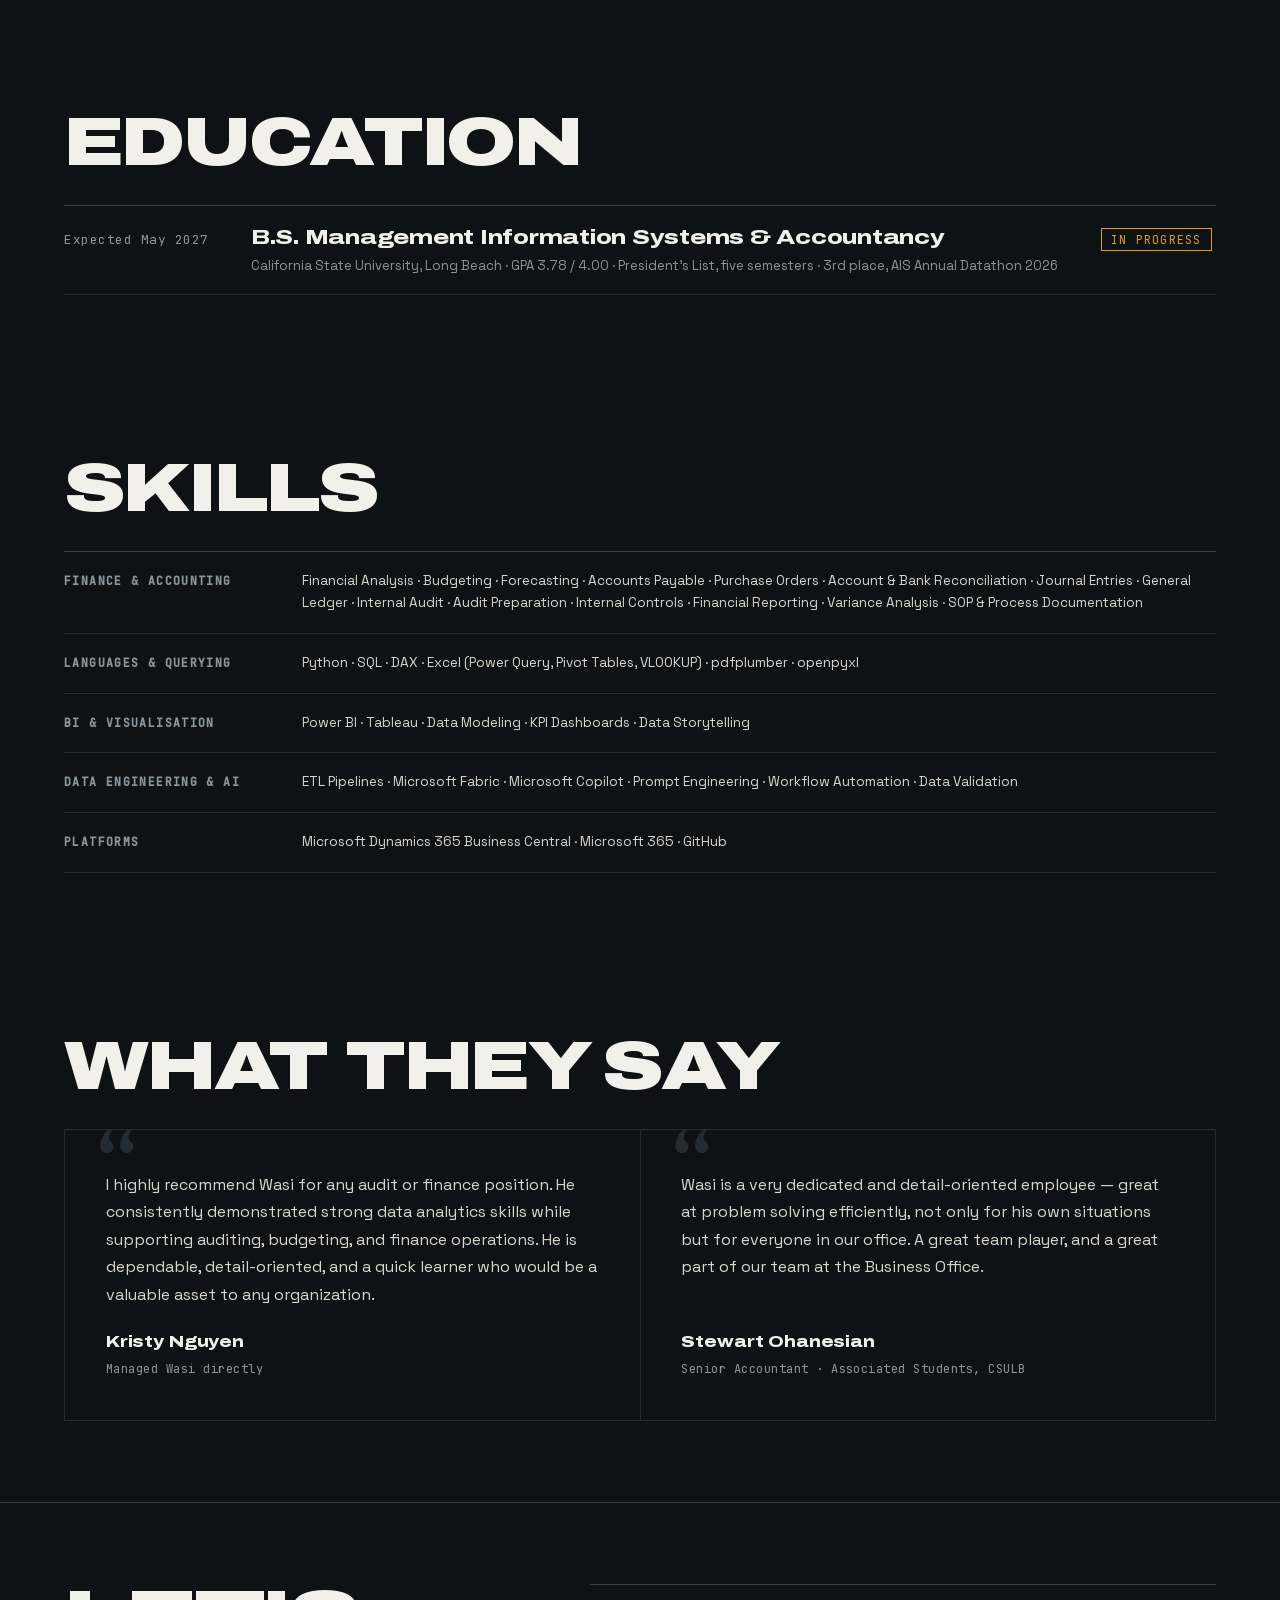
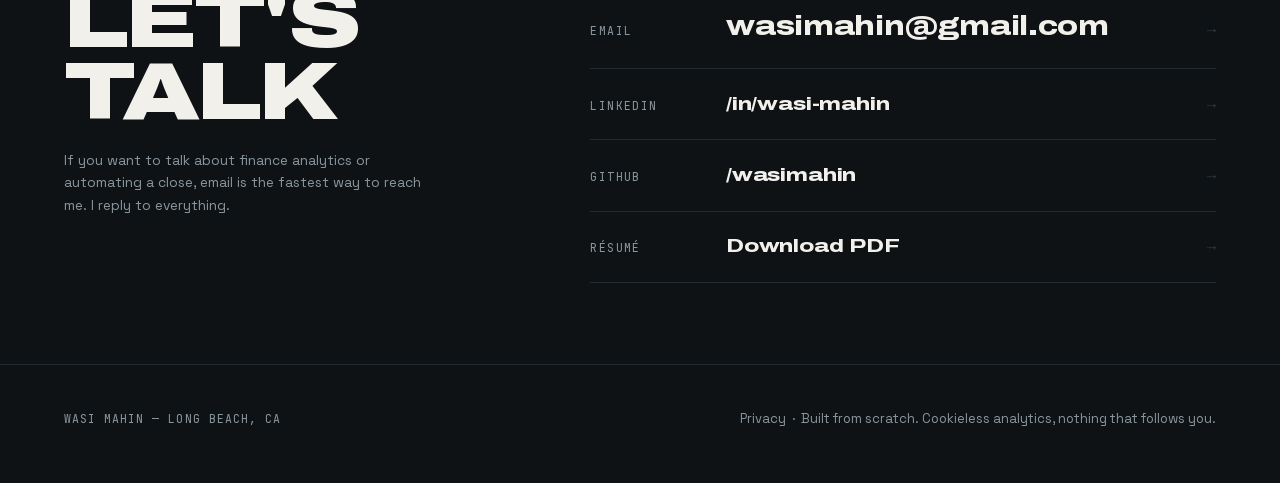
==== commit 7777fdf7: "Stage promotion to Financial Systems Assistant (not for release yet) Headline and structured-data ti" ====
--- a/index.html
+++ b/index.html
@@ -3,7 +3,7 @@
 <head>
 <meta charset="UTF-8"/>
 <meta name="viewport" content="width=device-width, initial-scale=1.0"/>
-<title>Wasi Mahin — Financial Data Analyst | Finance operations &amp; production automation</title>
+<title>Wasi Mahin — Financial Systems Assistant | Finance operations &amp; production automation</title>
 <meta name="description" content="Financial data analyst. Owns the AP cycle and monthly internal audits for two entities, and built the two Python tools running daily inside Dynamics 365. CSULB MIS &amp; Accountancy, GPA 3.78."/>
 <meta name="author" content="Wasi Mahin"/>
 <meta name="robots" content="index, follow, max-image-preview:large, max-snippet:-1"/>
@@ -11,7 +11,7 @@
 <meta name="theme-color" content="#0E1215"/>
 
 <!-- Open Graph -->
-<meta property="og:title" content="Wasi Mahin — Financial Data Analyst"/>
+<meta property="og:title" content="Wasi Mahin — Financial Systems Assistant"/>
 <meta property="og:description" content="I own a finance function. I also wrote the software that runs it. Two Python tools live in daily production inside Microsoft Dynamics 365 Business Central."/>
 <meta property="og:type" content="website"/>
 <meta property="og:site_name" content="Wasi Mahin"/>
@@ -20,12 +20,12 @@
 <meta property="og:image" content="https://wasimahin.com/og-image.jpg"/>
 <meta property="og:image:width" content="1200"/>
 <meta property="og:image:height" content="630"/>
-<meta property="og:image:alt" content="Wasi Mahin — Financial Data Analyst, portfolio preview"/>
+<meta property="og:image:alt" content="Wasi Mahin — Financial Systems Assistant, portfolio preview"/>
 <meta name="twitter:card" content="summary_large_image"/>
-<meta name="twitter:title" content="Wasi Mahin — Financial Data Analyst"/>
+<meta name="twitter:title" content="Wasi Mahin — Financial Systems Assistant"/>
 <meta name="twitter:description" content="Owns the AP cycle and monthly internal audits for two entities. Built the two Python tools running daily inside Dynamics 365."/>
 <meta name="twitter:image" content="https://wasimahin.com/og-image.jpg"/>
-<meta name="twitter:image:alt" content="Wasi Mahin — Financial Data Analyst, portfolio preview"/>
+<meta name="twitter:image:alt" content="Wasi Mahin — Financial Systems Assistant, portfolio preview"/>
 
 <!-- Favicons -->
 <link rel="icon" type="image/x-icon" href="favicon.ico"/>
@@ -48,7 +48,7 @@
       "url": "https://wasimahin.com/",
       "email": "mailto:wasimahin@gmail.com",
       "image": "https://wasimahin.com/og-image.jpg",
-      "jobTitle": "Financial Data Analyst",
+      "jobTitle": "Financial Systems Assistant",
       "description": "Financial data analyst who owns the accounts payable cycle and monthly internal audits for two entities, and engineered the two Python automation tools running daily inside Microsoft Dynamics 365 Business Central. MIS & Accountancy student at CSULB, GPA 3.78.",
       "alumniOf": { "@type": "CollegeOrUniversity", "name": "California State University, Long Beach", "sameAs": "https://www.csulb.edu" },
       "worksFor": { "@type": "Organization", "name": "Associated Students, Inc., CSULB" },
@@ -63,7 +63,7 @@
       "@type": "ProfilePage",
       "@id": "https://wasimahin.com/#profilepage",
       "url": "https://wasimahin.com/",
-      "name": "Wasi Mahin — Financial Data Analyst",
+      "name": "Wasi Mahin — Financial Systems Assistant",
       "mainEntity": { "@id": "https://wasimahin.com/#person" },
       "isPartOf": { "@id": "https://wasimahin.com/#website" },
       "inLanguage": "en-US"
@@ -398,7 +398,7 @@
 <div class="strip">
   <div class="wrap strip-in">
     <span class="strip-mark flap">Wasi Mahin</span>
-    <span class="mono flap hide-s">Graduating May 2027</span>
+    <span class="mono flap hide-s">Financial Systems Assistant · CSULB</span>
     <a class="strip-cta" href="#contact">Get in touch</a>
   </div>
 </div>
@@ -409,7 +409,7 @@
   <div class="dest-grid">
     <div>
       <h1><span class="flap">Wasi Mahin</span>
-        <span class="svc flap">Financial Data Analyst</span></h1>
+        <span class="svc flap">Financial Systems Assistant</span></h1>
       <p class="dest-lede">I own a finance function. I also wrote the software that runs it.
         The full <b>accounts payable cycle</b> for two entities, <b>monthly internal audits</b>
         across 500+ accounts, and the two Python tools running every day inside
@@ -447,21 +447,29 @@
     </div>
 
     <div class="row cols-4">
-      <div class="t-time">Feb 2026 —</div>
+      <div class="t-time">Sep 2026 —</div>
+      <div class="t-main">Financial Systems Assistant
+        <span class="t-sub">Associated Students, Inc. &amp; University Student Union · CSULB</span></div>
+      <div class="t-detail"><ul>
+        <li>[Pending the job description]</li>
+      </ul></div>
+      <div><span class="flag live">Current</span></div>
+    </div>
+
+    <div class="row cols-4">
+      <div class="t-time">Feb – Sep 2026</div>
       <div class="t-main">Lead Business Office Representative
         <span class="t-sub">Associated Students, Inc. &amp; University Student Union · CSULB</span></div>
       <div class="t-detail"><ul>
-        <li>Own the <b>full accounts payable cycle</b> for ASI and USU — 50–100+ vendor invoices
-          weekly, up to 200 at peak — across intake, GL coding, verification and journal entry.</li>
-        <li>Perform <b>monthly and ad-hoc internal audits</b> across both entities, catching
-          discrepancies before they reach the financial statements.</li>
-        <li>Support the <b>2025–26 external year-end audit</b> with account reconciliations and
-          supporting schedules.</li>
-        <li>Run <b>SQL-driven budget analysis</b> for annual budget creation; redesigned office
-          workflows for <b>+50% efficiency</b>, adopted team-wide.</li>
-        <li>Engineered the two production Python tools described below.</li>
+        <li>Built the <b>two production Python tools</b> described below: invoice entry ~96% faster,
+          manual journal entry cut up to 95%.</li>
+        <li>Owned the <b>full accounts payable cycle</b> for ASI and USU — 50–100+ vendor invoices a
+          week, up to 200 at peak — and ran <b>monthly internal audits</b> at 100% accuracy across
+          500+ accounts.</li>
+        <li>Supported the <b>2025–26 external year-end audit</b> with reconciliations and supporting
+          schedules, and ran <b>SQL-driven budget analysis</b> for annual budgets.</li>
       </ul></div>
-      <div><span class="flag live">Current</span></div>
+      <div><span class="flag done">Completed</span></div>
     </div>
 
     <div class="row cols-4">
@@ -498,18 +506,6 @@
         <li>Cut check processing time <b>80%</b> via an upgraded financial system.</li>
         <li>Co-developed the 2025–26 ASI/USU operating budgets and reconciled statements for
           20+ organisations.</li>
-      </ul></div>
-      <div><span class="flag done">Completed</span></div>
-    </div>
-
-    <div class="row cols-4">
-      <div class="t-time">Feb – Jul 2023</div>
-      <div class="t-main">Junior Accountant
-        <span class="t-sub">Mizan Enterprise · Dhaka, Bangladesh</span></div>
-      <div class="t-detail"><ul>
-        <li>Managed and reconciled daily expenses at <b>100% ledger accuracy</b>.</li>
-        <li>Built analytical reports flagging discrepancies — a <b>+15%</b> reporting process
-          improvement.</li>
       </ul></div>
       <div><span class="flag done">Completed</span></div>
     </div>
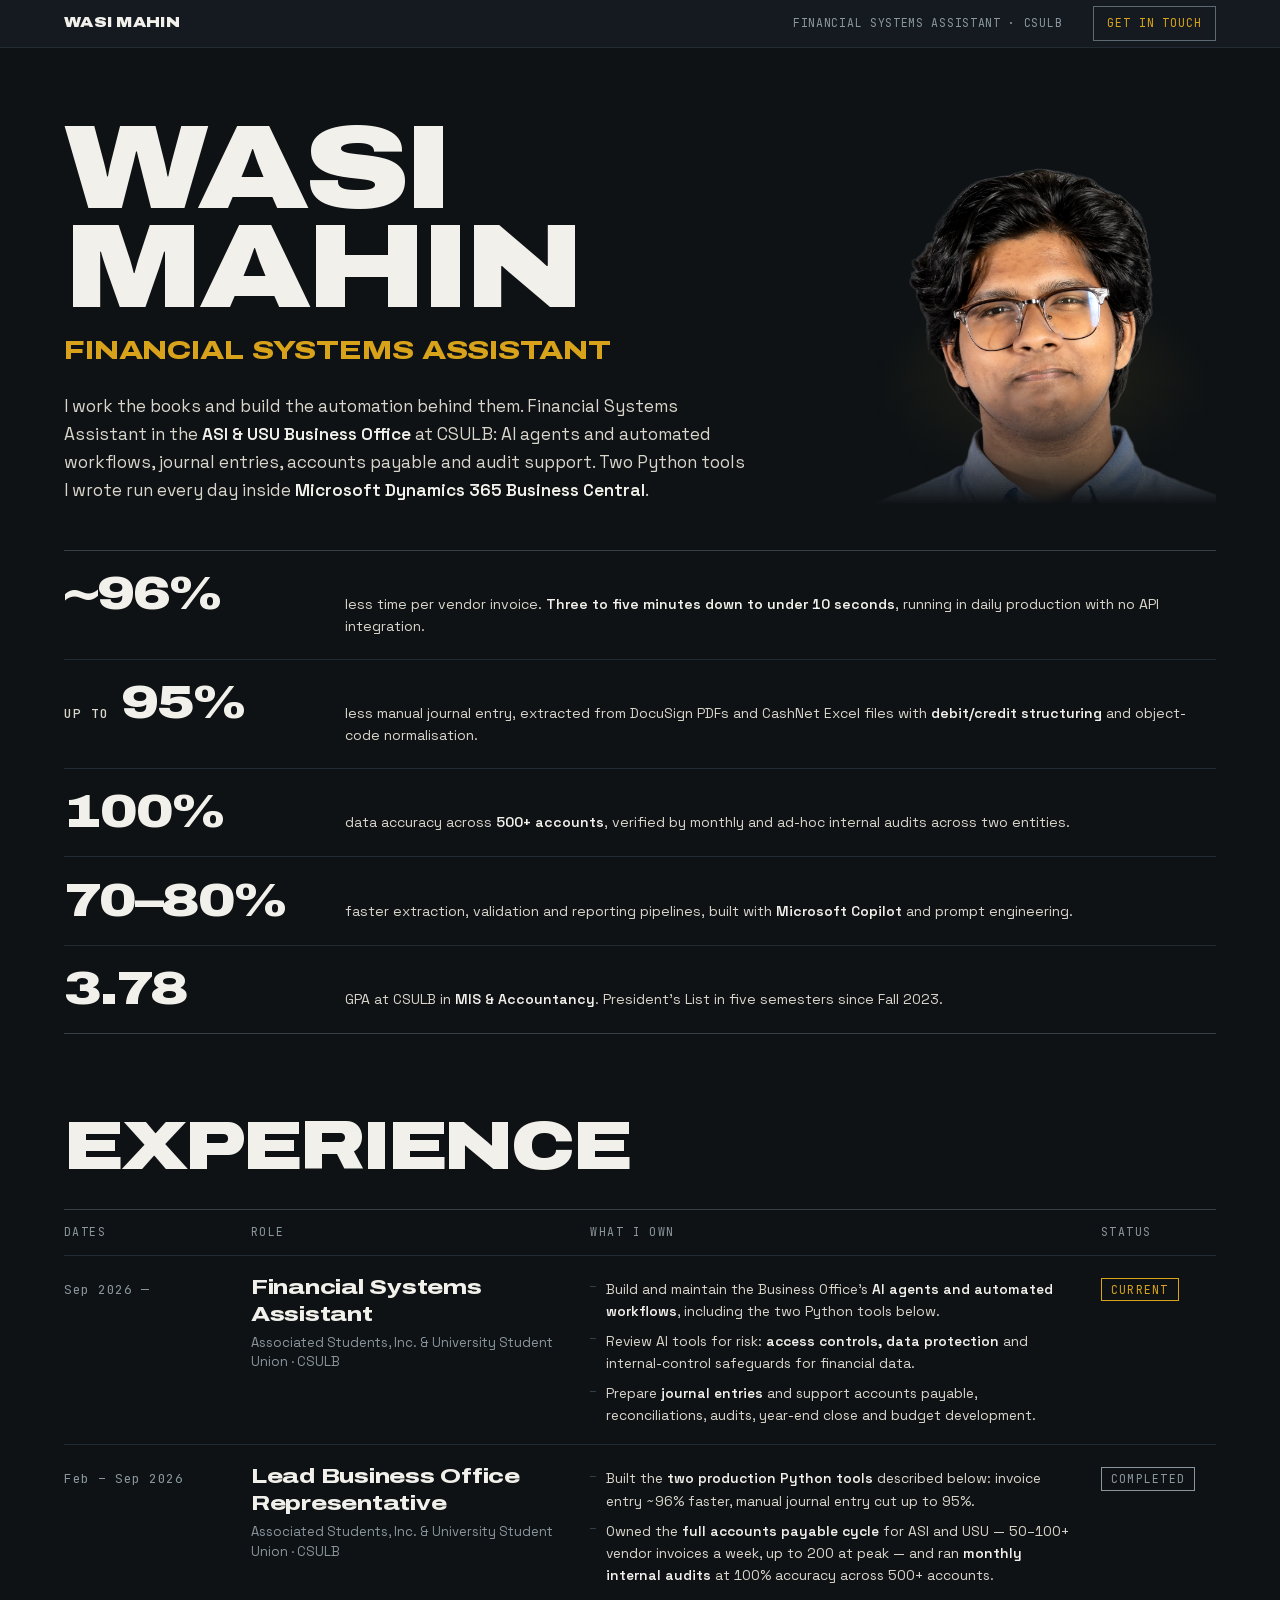
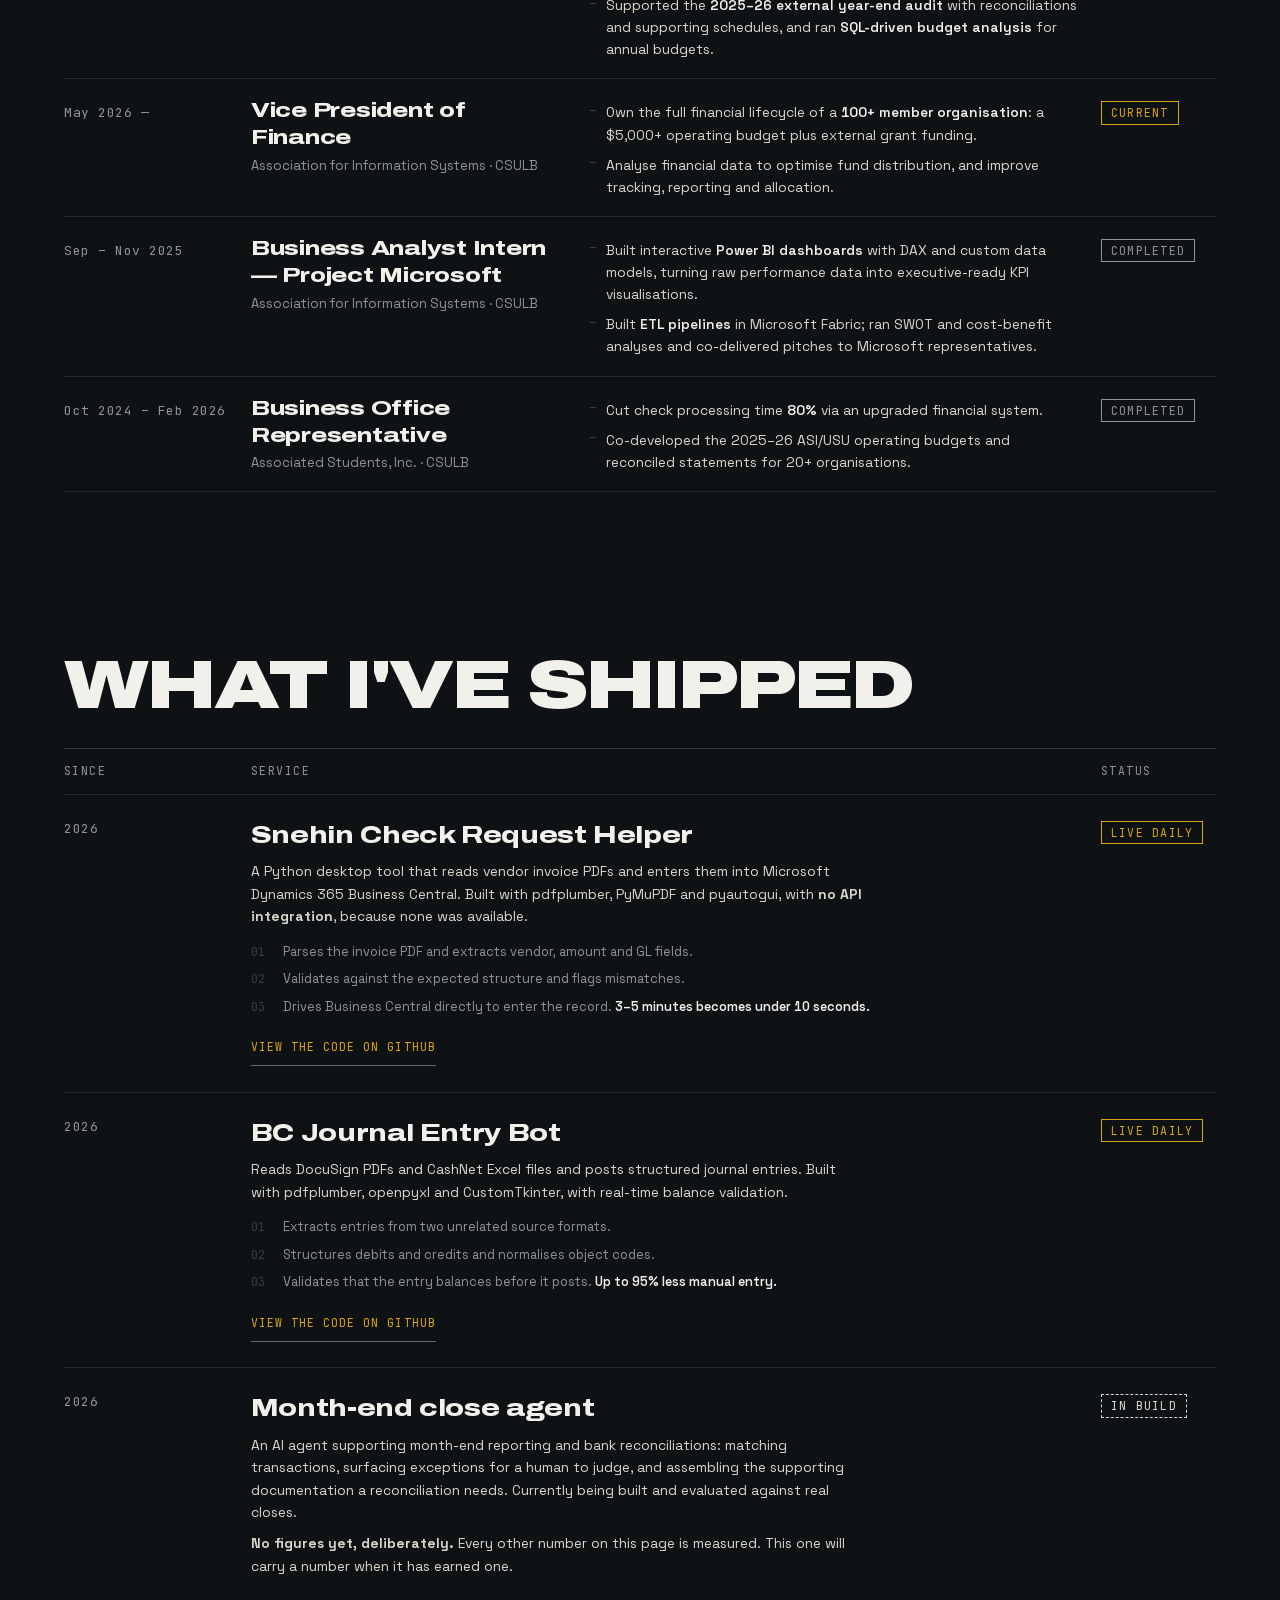
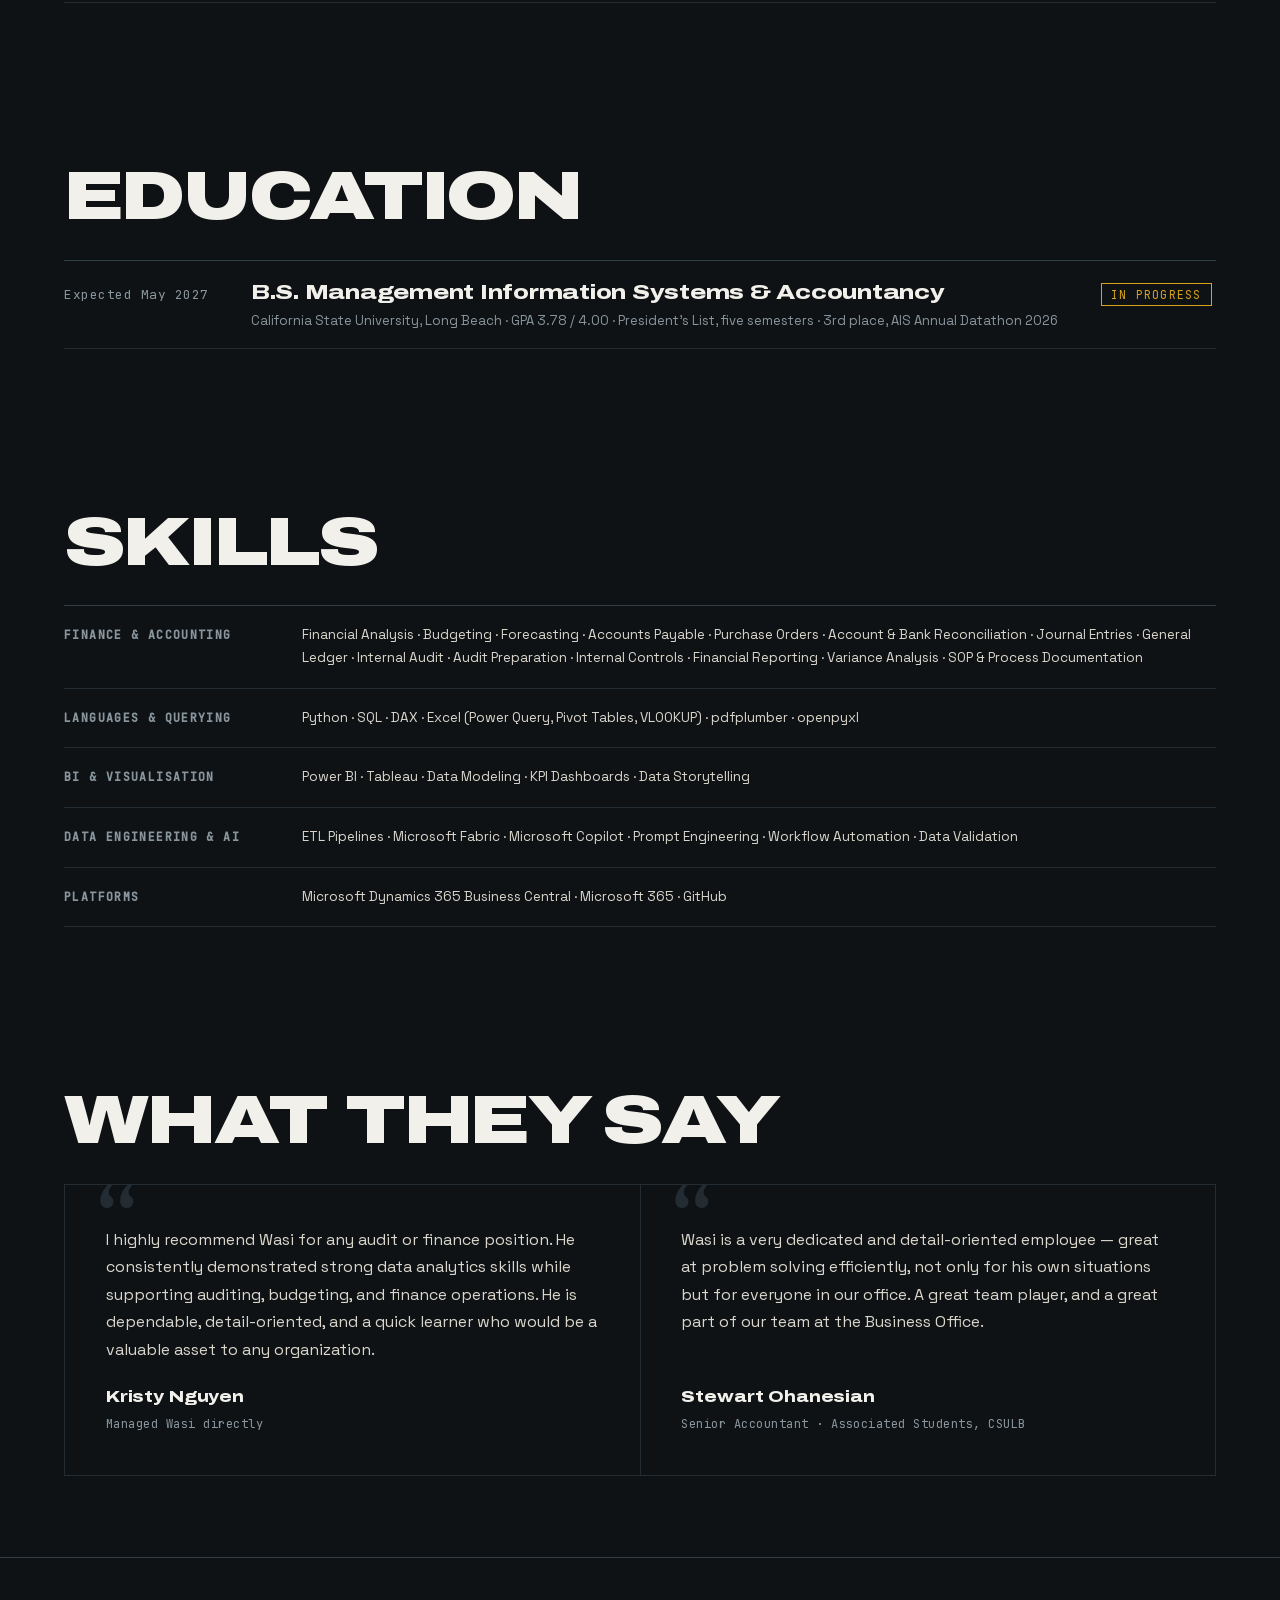
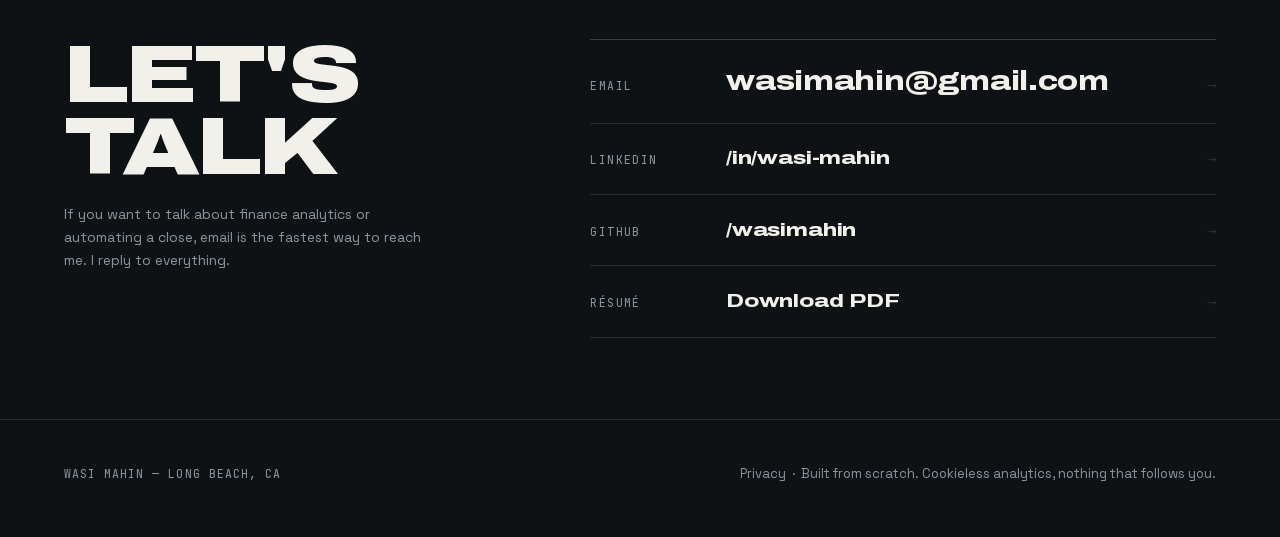
==== commit d08ea22c: "Write Financial Systems Assistant content from the position description New current-role row (AI age" ====
--- a/index.html
+++ b/index.html
@@ -4,7 +4,7 @@
 <meta charset="UTF-8"/>
 <meta name="viewport" content="width=device-width, initial-scale=1.0"/>
 <title>Wasi Mahin — Financial Systems Assistant | Finance operations &amp; production automation</title>
-<meta name="description" content="Financial data analyst. Owns the AP cycle and monthly internal audits for two entities, and built the two Python tools running daily inside Dynamics 365. CSULB MIS &amp; Accountancy, GPA 3.78."/>
+<meta name="description" content="Financial Systems Assistant in the ASI &amp; USU Business Office at CSULB. Builds the office&#39;s AI agents and automated workflows, and wrote the two Python tools running daily inside Dynamics 365. MIS &amp; Accountancy, GPA 3.78."/>
 <meta name="author" content="Wasi Mahin"/>
 <meta name="robots" content="index, follow, max-image-preview:large, max-snippet:-1"/>
 <link rel="canonical" href="https://wasimahin.com/"/>
@@ -12,7 +12,7 @@
 
 <!-- Open Graph -->
 <meta property="og:title" content="Wasi Mahin — Financial Systems Assistant"/>
-<meta property="og:description" content="I own a finance function. I also wrote the software that runs it. Two Python tools live in daily production inside Microsoft Dynamics 365 Business Central."/>
+<meta property="og:description" content="I work the books and build the automation behind them. Two Python tools live in daily production inside Microsoft Dynamics 365 Business Central."/>
 <meta property="og:type" content="website"/>
 <meta property="og:site_name" content="Wasi Mahin"/>
 <meta property="og:locale" content="en_US"/>
@@ -23,7 +23,7 @@
 <meta property="og:image:alt" content="Wasi Mahin — Financial Systems Assistant, portfolio preview"/>
 <meta name="twitter:card" content="summary_large_image"/>
 <meta name="twitter:title" content="Wasi Mahin — Financial Systems Assistant"/>
-<meta name="twitter:description" content="Owns the AP cycle and monthly internal audits for two entities. Built the two Python tools running daily inside Dynamics 365."/>
+<meta name="twitter:description" content="Financial Systems Assistant, ASI &amp; USU Business Office at CSULB. Builds AI agents and automated accounting workflows; wrote the two Python tools running daily inside Dynamics 365."/>
 <meta name="twitter:image" content="https://wasimahin.com/og-image.jpg"/>
 <meta name="twitter:image:alt" content="Wasi Mahin — Financial Systems Assistant, portfolio preview"/>
 
@@ -49,7 +49,7 @@
       "email": "mailto:wasimahin@gmail.com",
       "image": "https://wasimahin.com/og-image.jpg",
       "jobTitle": "Financial Systems Assistant",
-      "description": "Financial data analyst who owns the accounts payable cycle and monthly internal audits for two entities, and engineered the two Python automation tools running daily inside Microsoft Dynamics 365 Business Central. MIS & Accountancy student at CSULB, GPA 3.78.",
+      "description": "Financial Systems Assistant in the Associated Students, Inc. & University Student Union Business Office at CSULB: builds and maintains the office's AI agents and automated accounting workflows, and supports journal entries, accounts payable, reconciliations and audits. Engineered the two Python automation tools running daily inside Microsoft Dynamics 365 Business Central. MIS & Accountancy student at CSULB, GPA 3.78.",
       "alumniOf": { "@type": "CollegeOrUniversity", "name": "California State University, Long Beach", "sameAs": "https://www.csulb.edu" },
       "worksFor": { "@type": "Organization", "name": "Associated Students, Inc., CSULB" },
       "address": { "@type": "PostalAddress", "addressLocality": "Long Beach", "addressRegion": "CA", "addressCountry": "US" },
@@ -410,10 +410,10 @@
     <div>
       <h1><span class="flap">Wasi Mahin</span>
         <span class="svc flap">Financial Systems Assistant</span></h1>
-      <p class="dest-lede">I own a finance function. I also wrote the software that runs it.
-        The full <b>accounts payable cycle</b> for two entities, <b>monthly internal audits</b>
-        across 500+ accounts, and the two Python tools running every day inside
-        <b>Microsoft Dynamics 365 Business Central</b>.</p>
+      <p class="dest-lede">I work the books and build the automation behind them. Financial
+        Systems Assistant in the <b>ASI &amp; USU Business Office</b> at CSULB: AI agents and
+        automated workflows, journal entries, accounts payable and audit support. Two Python tools
+        I wrote run every day inside <b>Microsoft Dynamics 365 Business Central</b>.</p>
     </div>
     <div class="gate" role="img" aria-label="Portrait of Wasi Mahin"></div>
   </div>
@@ -451,7 +451,12 @@
       <div class="t-main">Financial Systems Assistant
         <span class="t-sub">Associated Students, Inc. &amp; University Student Union · CSULB</span></div>
       <div class="t-detail"><ul>
-        <li>[Pending the job description]</li>
+        <li>Build and maintain the Business Office's <b>AI agents and automated workflows</b>,
+          including the two Python tools below.</li>
+        <li>Review AI tools for risk: <b>access controls, data protection</b> and internal-control
+          safeguards for financial data.</li>
+        <li>Prepare <b>journal entries</b> and support accounts payable, reconciliations, audits,
+          year-end close and budget development.</li>
       </ul></div>
       <div><span class="flag live">Current</span></div>
     </div>
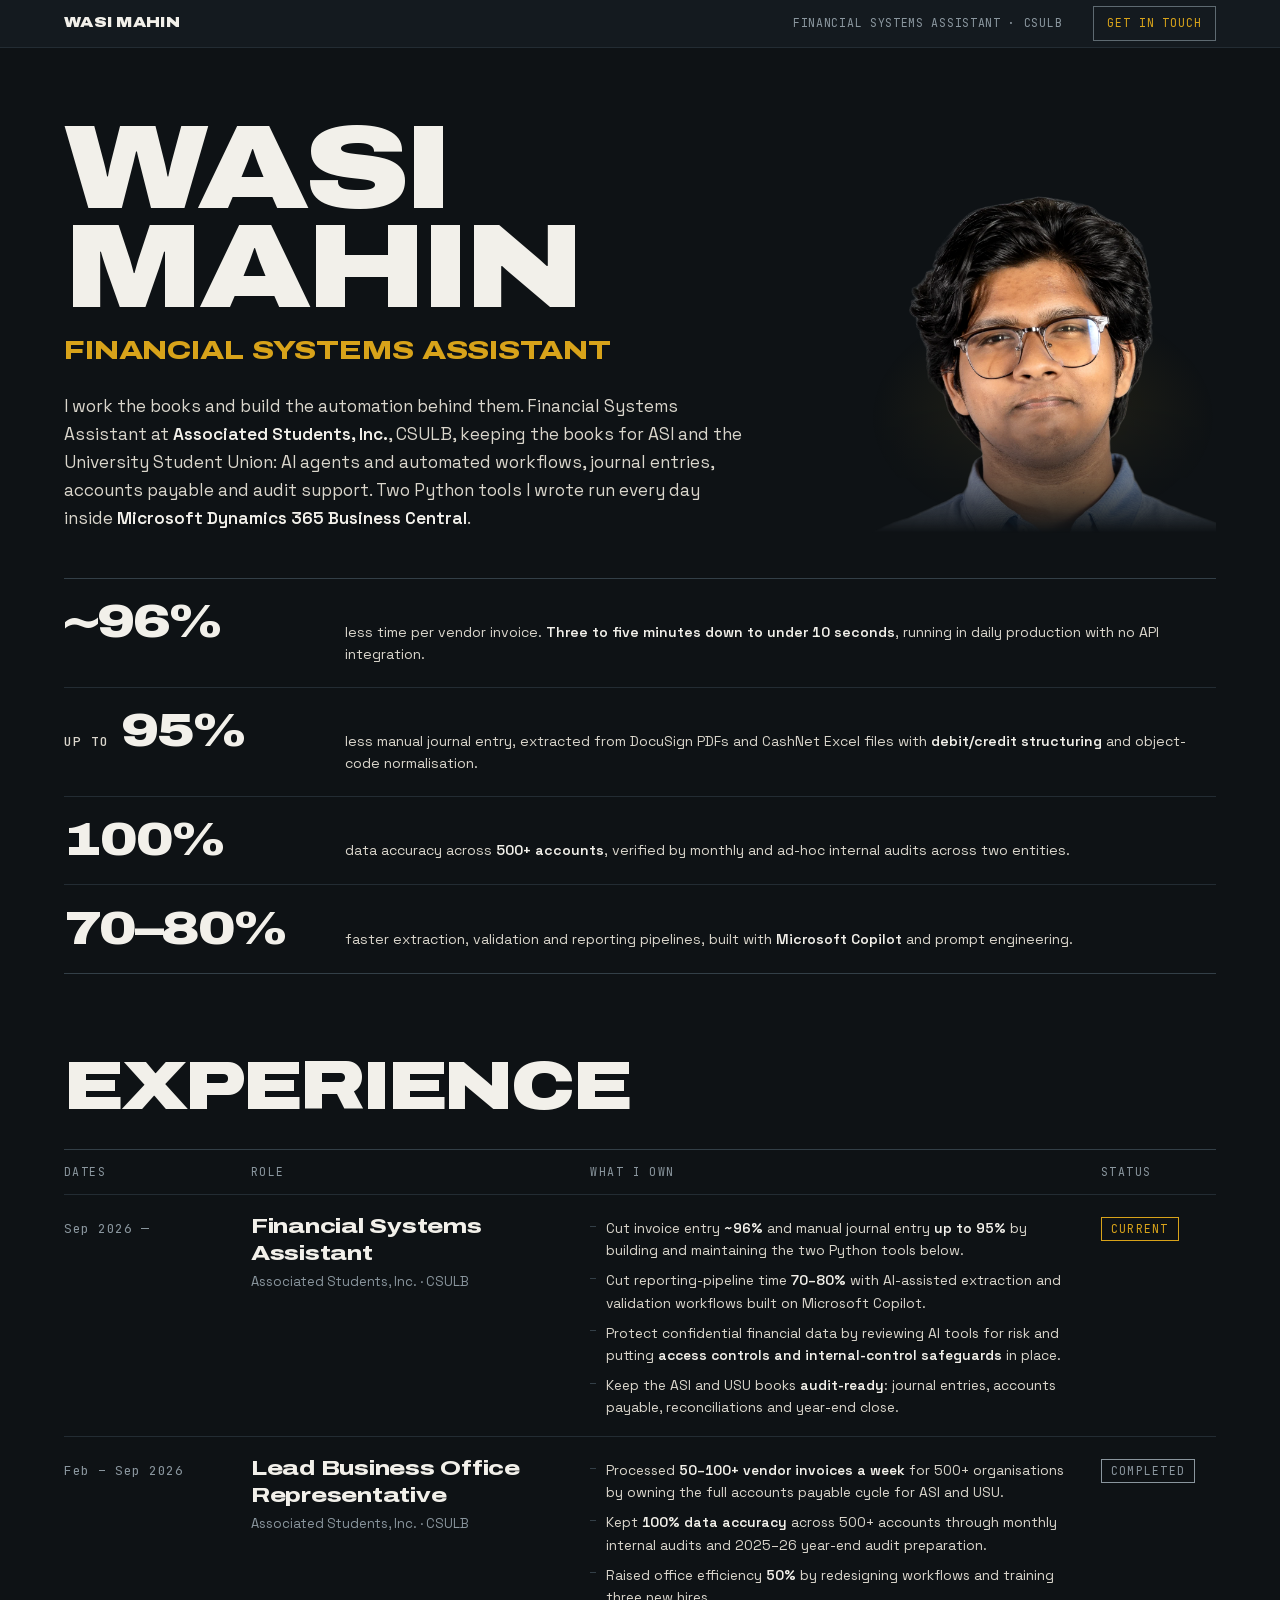
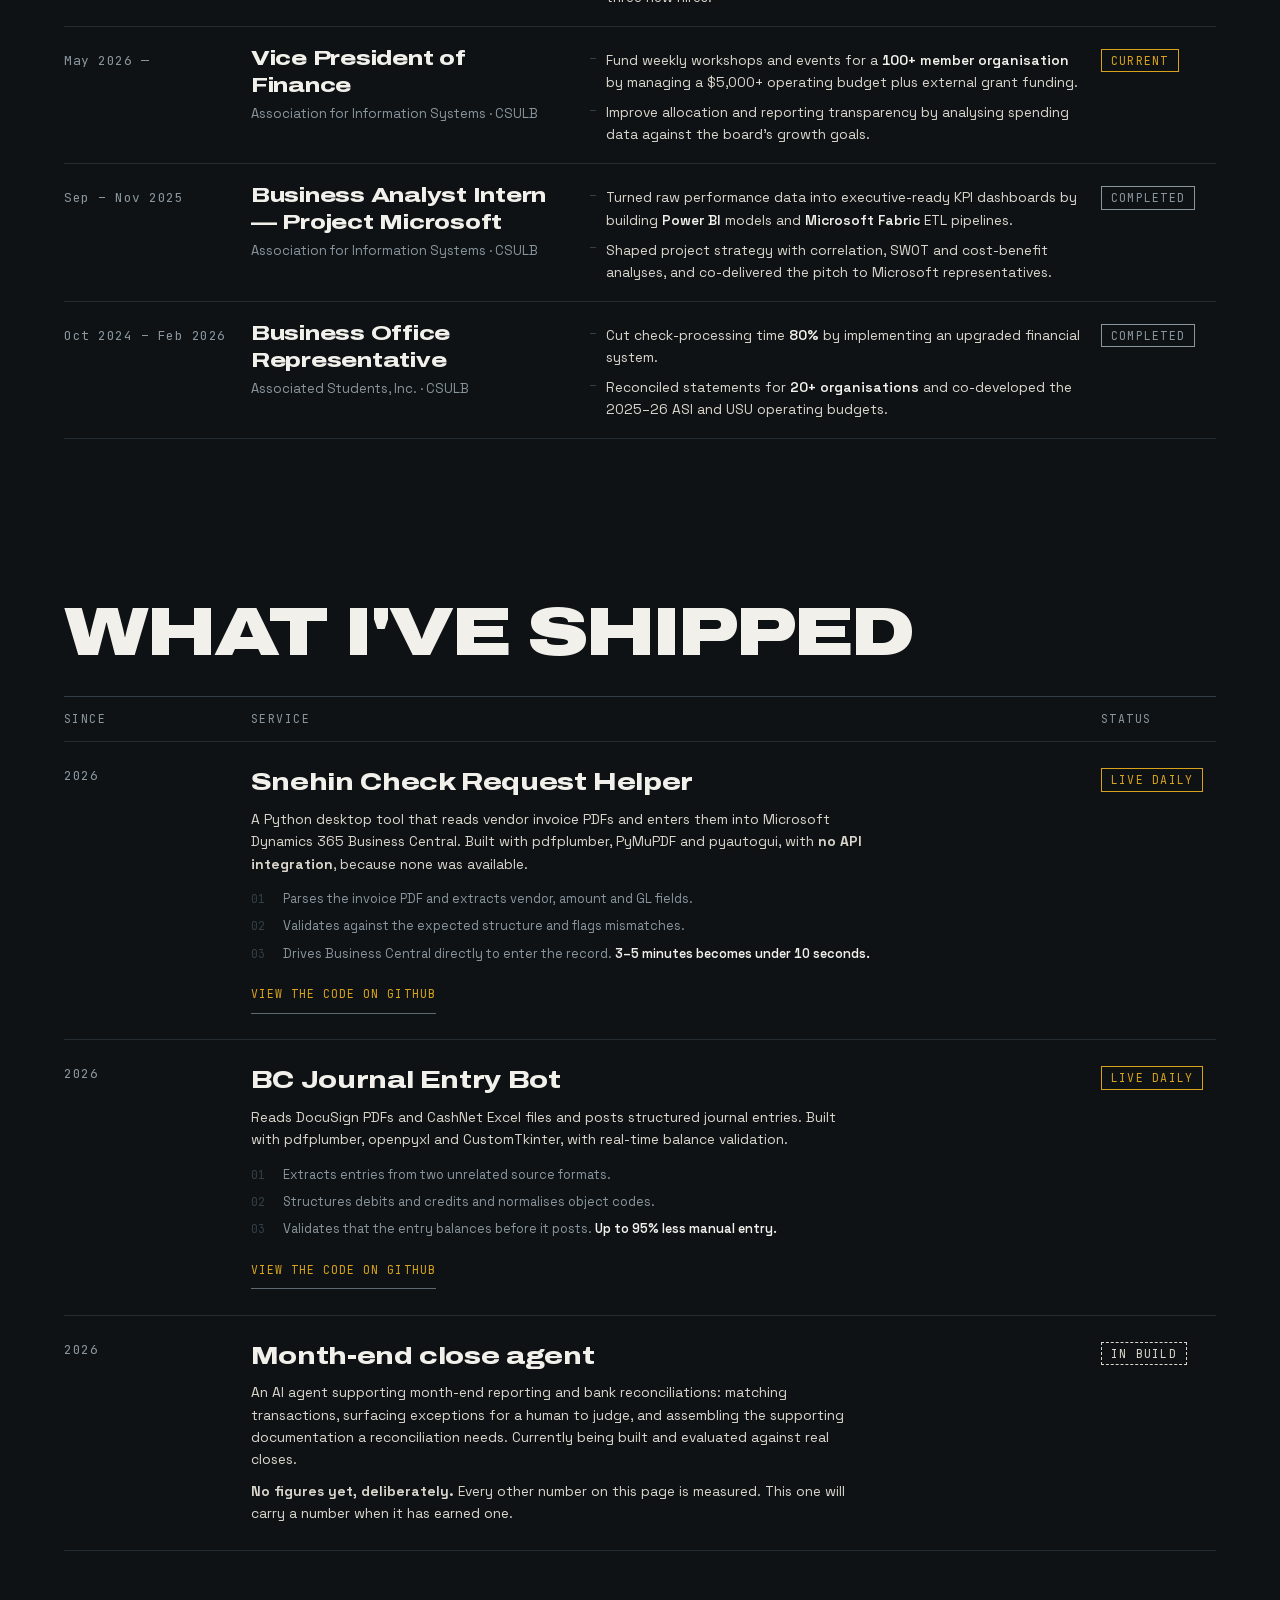
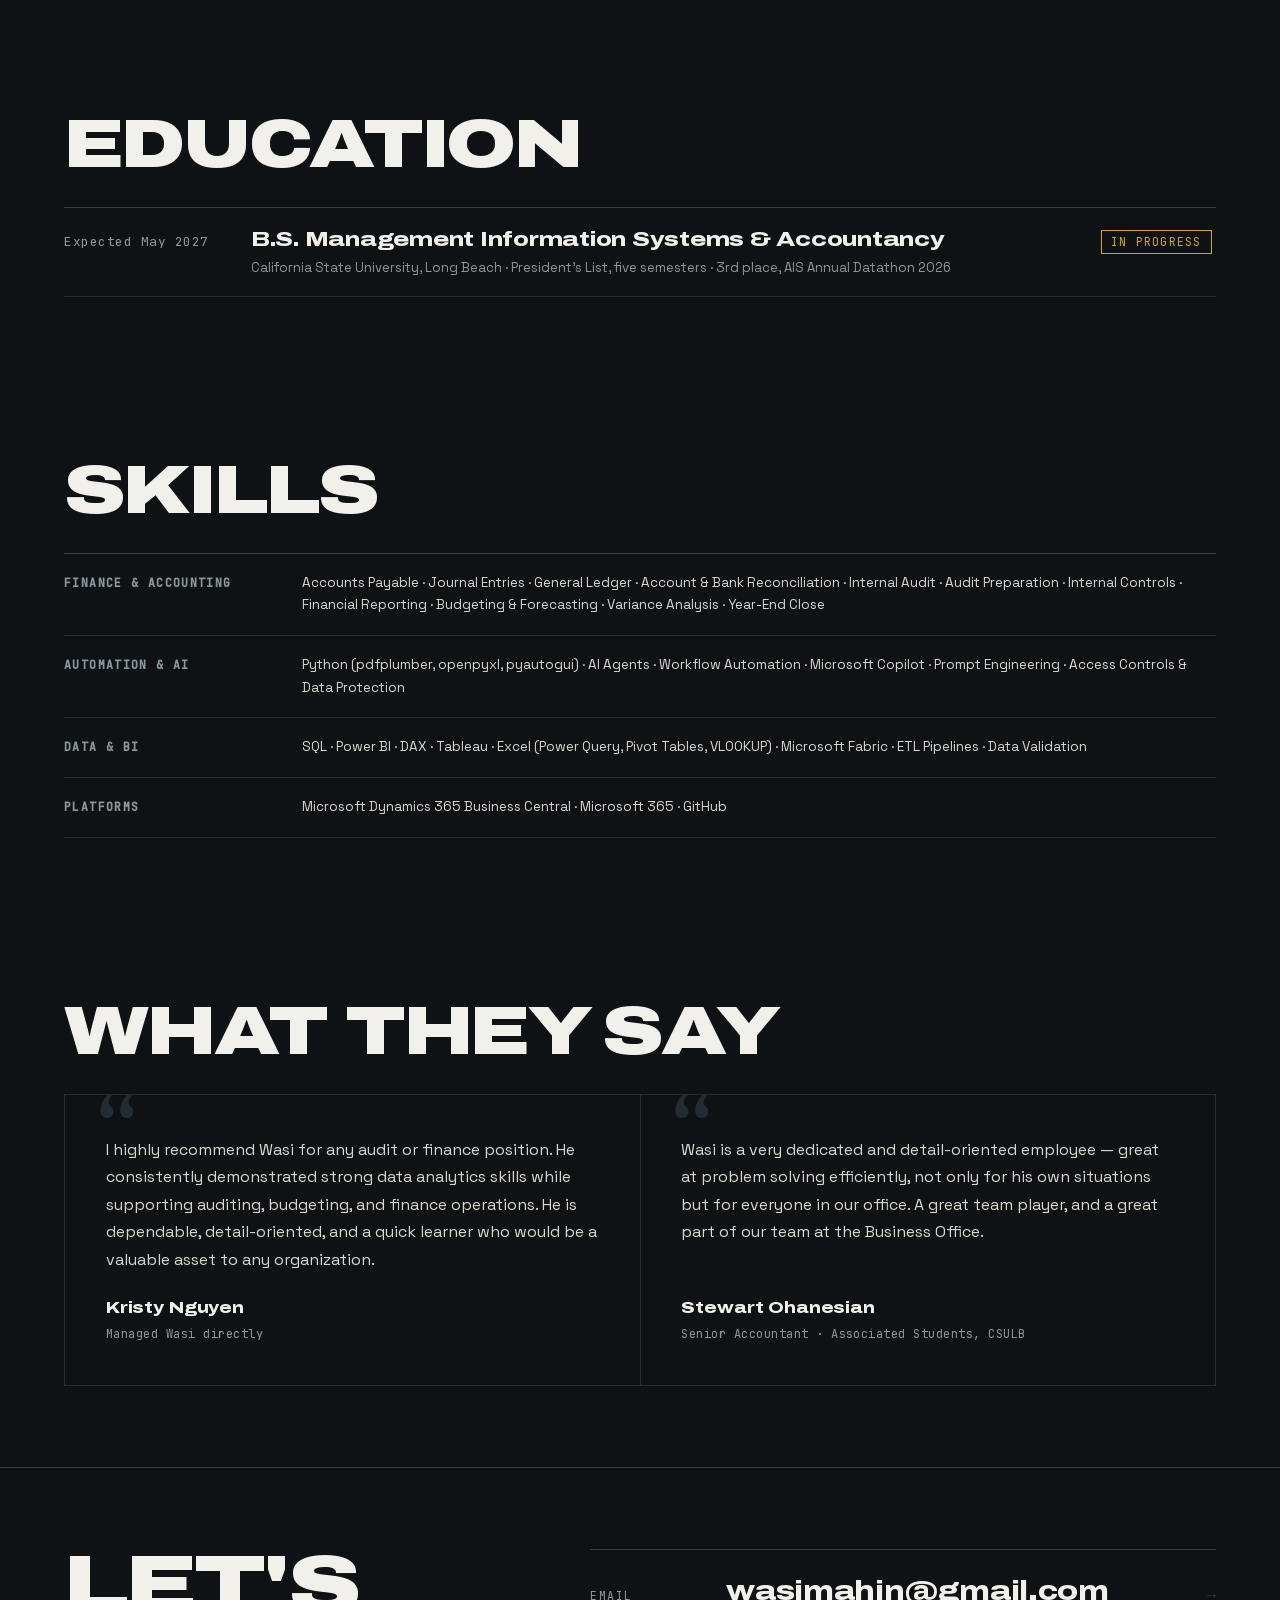
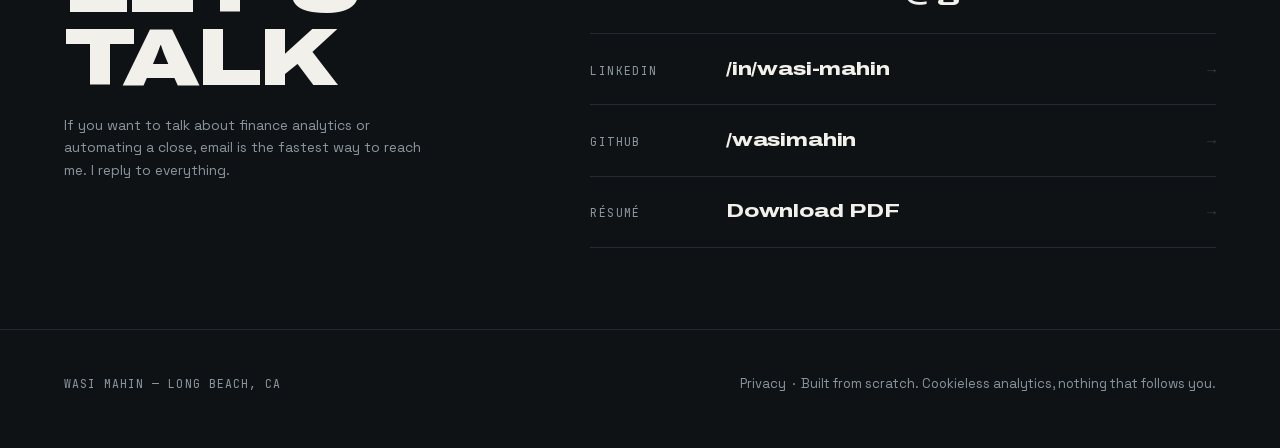
==== commit 0fadb43e: "XYZ bullets, ASI as employer, GPA removed, skills regrouped Experience bullets rewritten in Google's" ====
--- a/index.html
+++ b/index.html
@@ -4,7 +4,7 @@
 <meta charset="UTF-8"/>
 <meta name="viewport" content="width=device-width, initial-scale=1.0"/>
 <title>Wasi Mahin — Financial Systems Assistant | Finance operations &amp; production automation</title>
-<meta name="description" content="Financial Systems Assistant in the ASI &amp; USU Business Office at CSULB. Builds the office&#39;s AI agents and automated workflows, and wrote the two Python tools running daily inside Dynamics 365. MIS &amp; Accountancy, GPA 3.78."/>
+<meta name="description" content="Financial Systems Assistant at Associated Students, Inc., CSULB. Keeps the books for ASI and the University Student Union, builds the office&#39;s AI agents and automated workflows, and wrote the two Python tools running daily inside Dynamics 365."/>
 <meta name="author" content="Wasi Mahin"/>
 <meta name="robots" content="index, follow, max-image-preview:large, max-snippet:-1"/>
 <link rel="canonical" href="https://wasimahin.com/"/>
@@ -17,14 +17,14 @@
 <meta property="og:site_name" content="Wasi Mahin"/>
 <meta property="og:locale" content="en_US"/>
 <meta property="og:url" content="https://wasimahin.com/"/>
-<meta property="og:image" content="https://wasimahin.com/og-image.jpg"/>
+<meta property="og:image" content="https://wasimahin.com/og-image.jpg?v=20261001b"/>
 <meta property="og:image:width" content="1200"/>
 <meta property="og:image:height" content="630"/>
 <meta property="og:image:alt" content="Wasi Mahin — Financial Systems Assistant, portfolio preview"/>
 <meta name="twitter:card" content="summary_large_image"/>
 <meta name="twitter:title" content="Wasi Mahin — Financial Systems Assistant"/>
-<meta name="twitter:description" content="Financial Systems Assistant, ASI &amp; USU Business Office at CSULB. Builds AI agents and automated accounting workflows; wrote the two Python tools running daily inside Dynamics 365."/>
-<meta name="twitter:image" content="https://wasimahin.com/og-image.jpg"/>
+<meta name="twitter:description" content="Financial Systems Assistant at Associated Students, Inc., CSULB. Builds AI agents and automated accounting workflows; wrote the two Python tools running daily inside Dynamics 365."/>
+<meta name="twitter:image" content="https://wasimahin.com/og-image.jpg?v=20261001b"/>
 <meta name="twitter:image:alt" content="Wasi Mahin — Financial Systems Assistant, portfolio preview"/>
 
 <!-- Favicons -->
@@ -47,9 +47,9 @@
       "name": "Wasi Mahin",
       "url": "https://wasimahin.com/",
       "email": "mailto:wasimahin@gmail.com",
-      "image": "https://wasimahin.com/og-image.jpg",
+      "image": "https://wasimahin.com/og-image.jpg?v=20261001b",
       "jobTitle": "Financial Systems Assistant",
-      "description": "Financial Systems Assistant in the Associated Students, Inc. & University Student Union Business Office at CSULB: builds and maintains the office's AI agents and automated accounting workflows, and supports journal entries, accounts payable, reconciliations and audits. Engineered the two Python automation tools running daily inside Microsoft Dynamics 365 Business Central. MIS & Accountancy student at CSULB, GPA 3.78.",
+      "description": "Financial Systems Assistant at Associated Students, Inc., CSULB: keeps the books for ASI and the University Student Union, builds and maintains the office's AI agents and automated accounting workflows, and supports journal entries, accounts payable, reconciliations and audits. Engineered the two Python automation tools running daily inside Microsoft Dynamics 365 Business Central. MIS & Accountancy student at CSULB.",
       "alumniOf": { "@type": "CollegeOrUniversity", "name": "California State University, Long Beach", "sameAs": "https://www.csulb.edu" },
       "worksFor": { "@type": "Organization", "name": "Associated Students, Inc., CSULB" },
       "address": { "@type": "PostalAddress", "addressLocality": "Long Beach", "addressRegion": "CA", "addressCountry": "US" },
@@ -411,9 +411,10 @@
       <h1><span class="flap">Wasi Mahin</span>
         <span class="svc flap">Financial Systems Assistant</span></h1>
       <p class="dest-lede">I work the books and build the automation behind them. Financial
-        Systems Assistant in the <b>ASI &amp; USU Business Office</b> at CSULB: AI agents and
-        automated workflows, journal entries, accounts payable and audit support. Two Python tools
-        I wrote run every day inside <b>Microsoft Dynamics 365 Business Central</b>.</p>
+        Systems Assistant at <b>Associated Students, Inc.</b>, CSULB, keeping the books for ASI and
+        the University Student Union: AI agents and automated workflows, journal entries, accounts
+        payable and audit support. Two Python tools I wrote run every day inside <b>Microsoft
+        Dynamics 365 Business Central</b>.</p>
     </div>
     <div class="gate" role="img" aria-label="Portrait of Wasi Mahin"></div>
   </div>
@@ -433,9 +434,6 @@
     <div class="ev-row"><div class="ev-n">70–80%</div>
       <p class="ev-t">faster extraction, validation and reporting pipelines, built with
         <b>Microsoft Copilot</b> and prompt engineering.</p></div>
-    <div class="ev-row"><div class="ev-n">3.78</div>
-      <p class="ev-t">GPA at CSULB in <b>MIS &amp; Accountancy</b>. President's List in five
-        semesters since Fall 2023.</p></div>
   </div>
 </section>
 
@@ -449,14 +447,16 @@
     <div class="row cols-4">
       <div class="t-time">Sep 2026 —</div>
       <div class="t-main">Financial Systems Assistant
-        <span class="t-sub">Associated Students, Inc. &amp; University Student Union · CSULB</span></div>
+        <span class="t-sub">Associated Students, Inc. · CSULB</span></div>
       <div class="t-detail"><ul>
-        <li>Build and maintain the Business Office's <b>AI agents and automated workflows</b>,
-          including the two Python tools below.</li>
-        <li>Review AI tools for risk: <b>access controls, data protection</b> and internal-control
-          safeguards for financial data.</li>
-        <li>Prepare <b>journal entries</b> and support accounts payable, reconciliations, audits,
-          year-end close and budget development.</li>
+        <li>Cut invoice entry <b>~96%</b> and manual journal entry <b>up to 95%</b> by building and
+          maintaining the two Python tools below.</li>
+        <li>Cut reporting-pipeline time <b>70–80%</b> with AI-assisted extraction and validation
+          workflows built on Microsoft Copilot.</li>
+        <li>Protect confidential financial data by reviewing AI tools for risk and putting
+          <b>access controls and internal-control safeguards</b> in place.</li>
+        <li>Keep the ASI and USU books <b>audit-ready</b>: journal entries, accounts payable,
+          reconciliations and year-end close.</li>
       </ul></div>
       <div><span class="flag live">Current</span></div>
     </div>
@@ -464,15 +464,14 @@
     <div class="row cols-4">
       <div class="t-time">Feb – Sep 2026</div>
       <div class="t-main">Lead Business Office Representative
-        <span class="t-sub">Associated Students, Inc. &amp; University Student Union · CSULB</span></div>
+        <span class="t-sub">Associated Students, Inc. · CSULB</span></div>
       <div class="t-detail"><ul>
-        <li>Built the <b>two production Python tools</b> described below: invoice entry ~96% faster,
-          manual journal entry cut up to 95%.</li>
-        <li>Owned the <b>full accounts payable cycle</b> for ASI and USU — 50–100+ vendor invoices a
-          week, up to 200 at peak — and ran <b>monthly internal audits</b> at 100% accuracy across
-          500+ accounts.</li>
-        <li>Supported the <b>2025–26 external year-end audit</b> with reconciliations and supporting
-          schedules, and ran <b>SQL-driven budget analysis</b> for annual budgets.</li>
+        <li>Processed <b>50–100+ vendor invoices a week</b> for 500+ organisations by owning the full
+          accounts payable cycle for ASI and USU.</li>
+        <li>Kept <b>100% data accuracy</b> across 500+ accounts through monthly internal audits and
+          2025–26 year-end audit preparation.</li>
+        <li>Raised office efficiency <b>50%</b> by redesigning workflows and training three new
+          hires.</li>
       </ul></div>
       <div><span class="flag done">Completed</span></div>
     </div>
@@ -482,10 +481,10 @@
       <div class="t-main">Vice President of Finance
         <span class="t-sub">Association for Information Systems · CSULB</span></div>
       <div class="t-detail"><ul>
-        <li>Own the full financial lifecycle of a <b>100+ member organisation</b>: a $5,000+
-          operating budget plus external grant funding.</li>
-        <li>Analyse financial data to optimise fund distribution, and improve tracking,
-          reporting and allocation.</li>
+        <li>Fund weekly workshops and events for a <b>100+ member organisation</b> by managing a
+          $5,000+ operating budget plus external grant funding.</li>
+        <li>Improve allocation and reporting transparency by analysing spending data against the
+          board's growth goals.</li>
       </ul></div>
       <div><span class="flag live">Current</span></div>
     </div>
@@ -495,10 +494,10 @@
       <div class="t-main">Business Analyst Intern — Project Microsoft
         <span class="t-sub">Association for Information Systems · CSULB</span></div>
       <div class="t-detail"><ul>
-        <li>Built interactive <b>Power BI dashboards</b> with DAX and custom data models,
-          turning raw performance data into executive-ready KPI visualisations.</li>
-        <li>Built <b>ETL pipelines</b> in Microsoft Fabric; ran SWOT and cost-benefit analyses
-          and co-delivered pitches to Microsoft representatives.</li>
+        <li>Turned raw performance data into executive-ready KPI dashboards by building
+          <b>Power BI</b> models and <b>Microsoft Fabric</b> ETL pipelines.</li>
+        <li>Shaped project strategy with correlation, SWOT and cost-benefit analyses, and
+          co-delivered the pitch to Microsoft representatives.</li>
       </ul></div>
       <div><span class="flag done">Completed</span></div>
     </div>
@@ -508,9 +507,9 @@
       <div class="t-main">Business Office Representative
         <span class="t-sub">Associated Students, Inc. · CSULB</span></div>
       <div class="t-detail"><ul>
-        <li>Cut check processing time <b>80%</b> via an upgraded financial system.</li>
-        <li>Co-developed the 2025–26 ASI/USU operating budgets and reconciled statements for
-          20+ organisations.</li>
+        <li>Cut check-processing time <b>80%</b> by implementing an upgraded financial system.</li>
+        <li>Reconciled statements for <b>20+ organisations</b> and co-developed the 2025–26 ASI and
+          USU operating budgets.</li>
       </ul></div>
       <div><span class="flag done">Completed</span></div>
     </div>
@@ -582,7 +581,7 @@
     <div class="row cols-3">
       <div class="t-time">Expected May 2027</div>
       <div class="t-main">B.S. Management Information Systems &amp; Accountancy
-        <span class="t-sub">California State University, Long Beach · GPA 3.78 / 4.00 ·
+        <span class="t-sub">California State University, Long Beach ·
           President's List, five semesters ·
           3rd place, AIS Annual Datathon 2026</span></div>
       <div><span class="flag live">In progress</span></div>
@@ -593,16 +592,15 @@
 <section class="wrap sec" id="skills">
   <h2>Skills</h2>
   <div class="sk">
-    <div><h3>Finance &amp; Accounting</h3><p>Financial Analysis · Budgeting · Forecasting ·
-      Accounts Payable · Purchase Orders · Account &amp; Bank Reconciliation · Journal Entries ·
-      General Ledger · Internal Audit · Audit Preparation · Internal Controls ·
-      Financial Reporting · Variance Analysis · SOP &amp; Process Documentation</p></div>
-    <div><h3>Languages &amp; Querying</h3><p>Python · SQL · DAX ·
-      Excel (Power Query, Pivot Tables, VLOOKUP) · pdfplumber · openpyxl</p></div>
-    <div><h3>BI &amp; Visualisation</h3><p>Power BI · Tableau · Data Modeling ·
-      KPI Dashboards · Data Storytelling</p></div>
-    <div><h3>Data Engineering &amp; AI</h3><p>ETL Pipelines · Microsoft Fabric ·
-      Microsoft Copilot · Prompt Engineering · Workflow Automation · Data Validation</p></div>
+    <div><h3>Finance &amp; Accounting</h3><p>Accounts Payable · Journal Entries · General Ledger ·
+      Account &amp; Bank Reconciliation · Internal Audit · Audit Preparation · Internal Controls ·
+      Financial Reporting · Budgeting &amp; Forecasting · Variance Analysis · Year-End Close</p></div>
+    <div><h3>Automation &amp; AI</h3><p>Python (pdfplumber, openpyxl, pyautogui) · AI Agents ·
+      Workflow Automation · Microsoft Copilot · Prompt Engineering ·
+      Access Controls &amp; Data Protection</p></div>
+    <div><h3>Data &amp; BI</h3><p>SQL · Power BI · DAX · Tableau ·
+      Excel (Power Query, Pivot Tables, VLOOKUP) · Microsoft Fabric · ETL Pipelines ·
+      Data Validation</p></div>
     <div><h3>Platforms</h3><p>Microsoft Dynamics 365 Business Central · Microsoft 365 · GitHub</p></div>
   </div>
 </section>
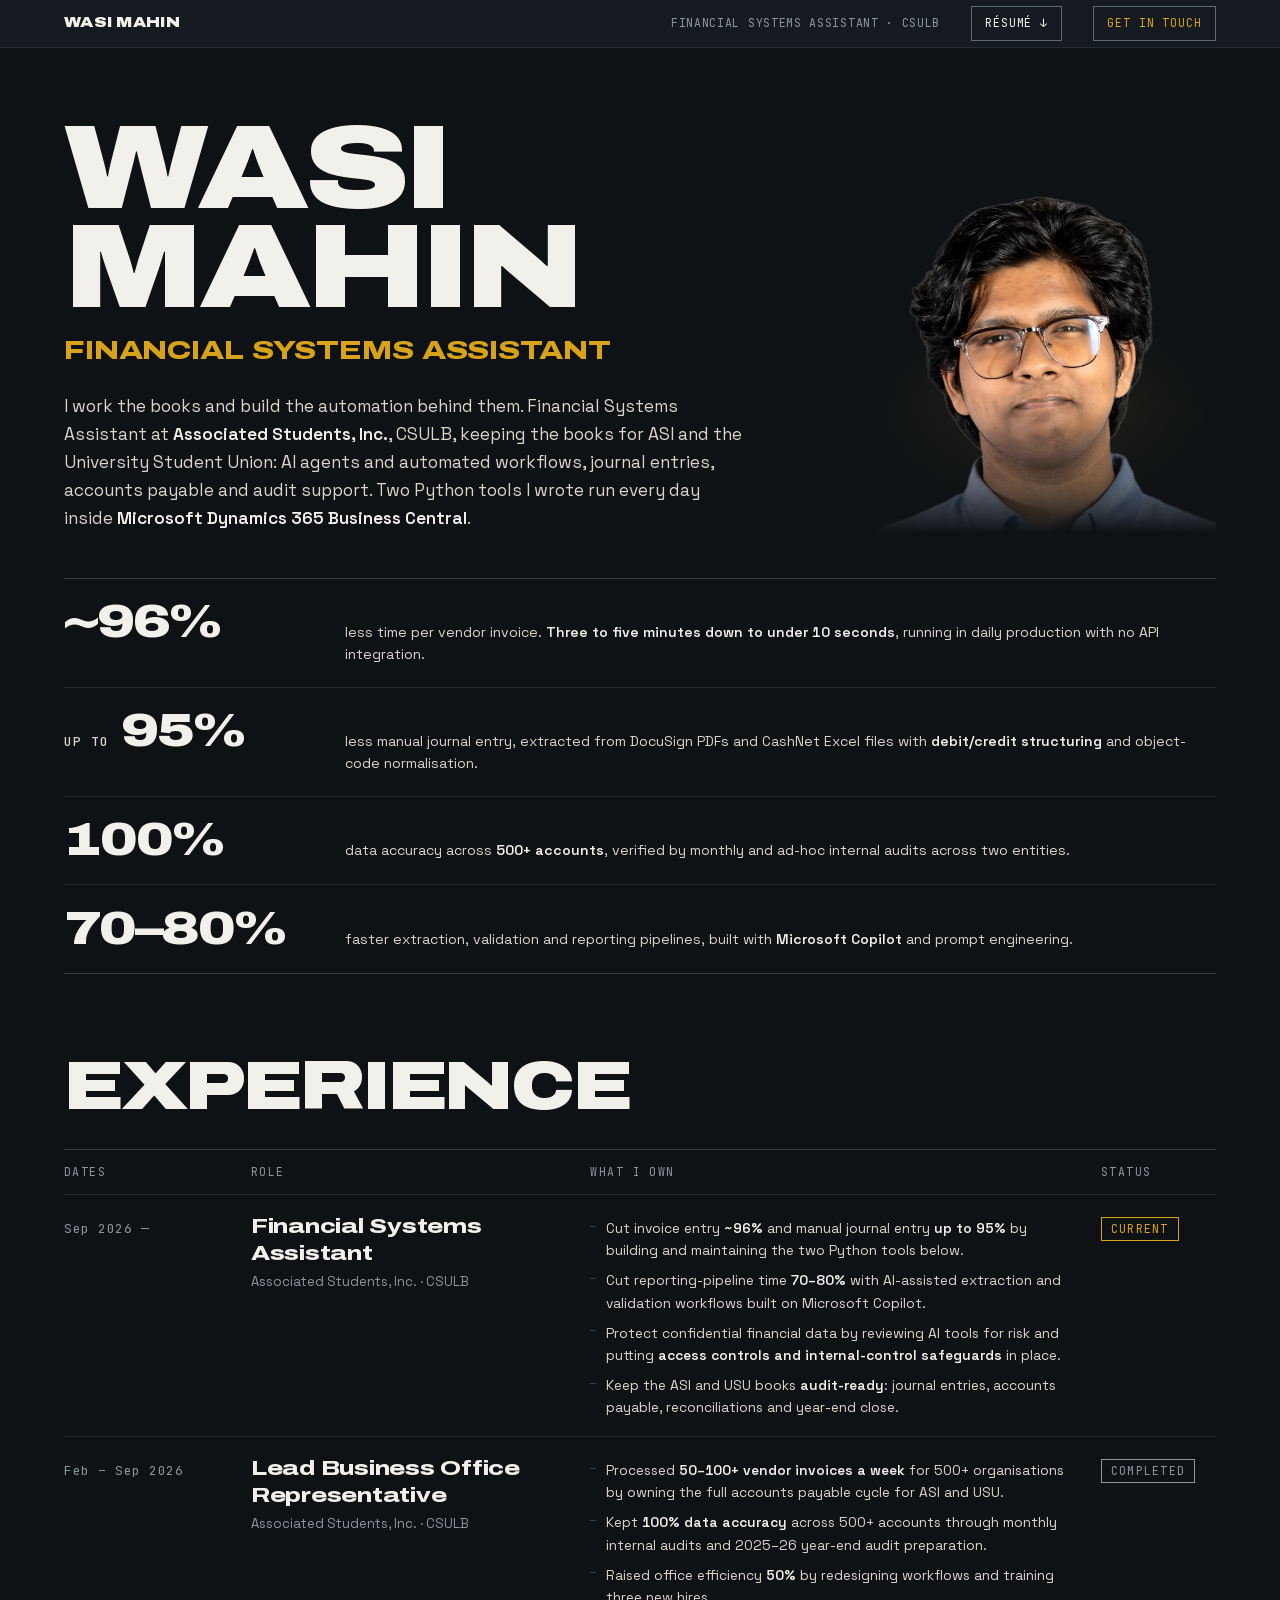
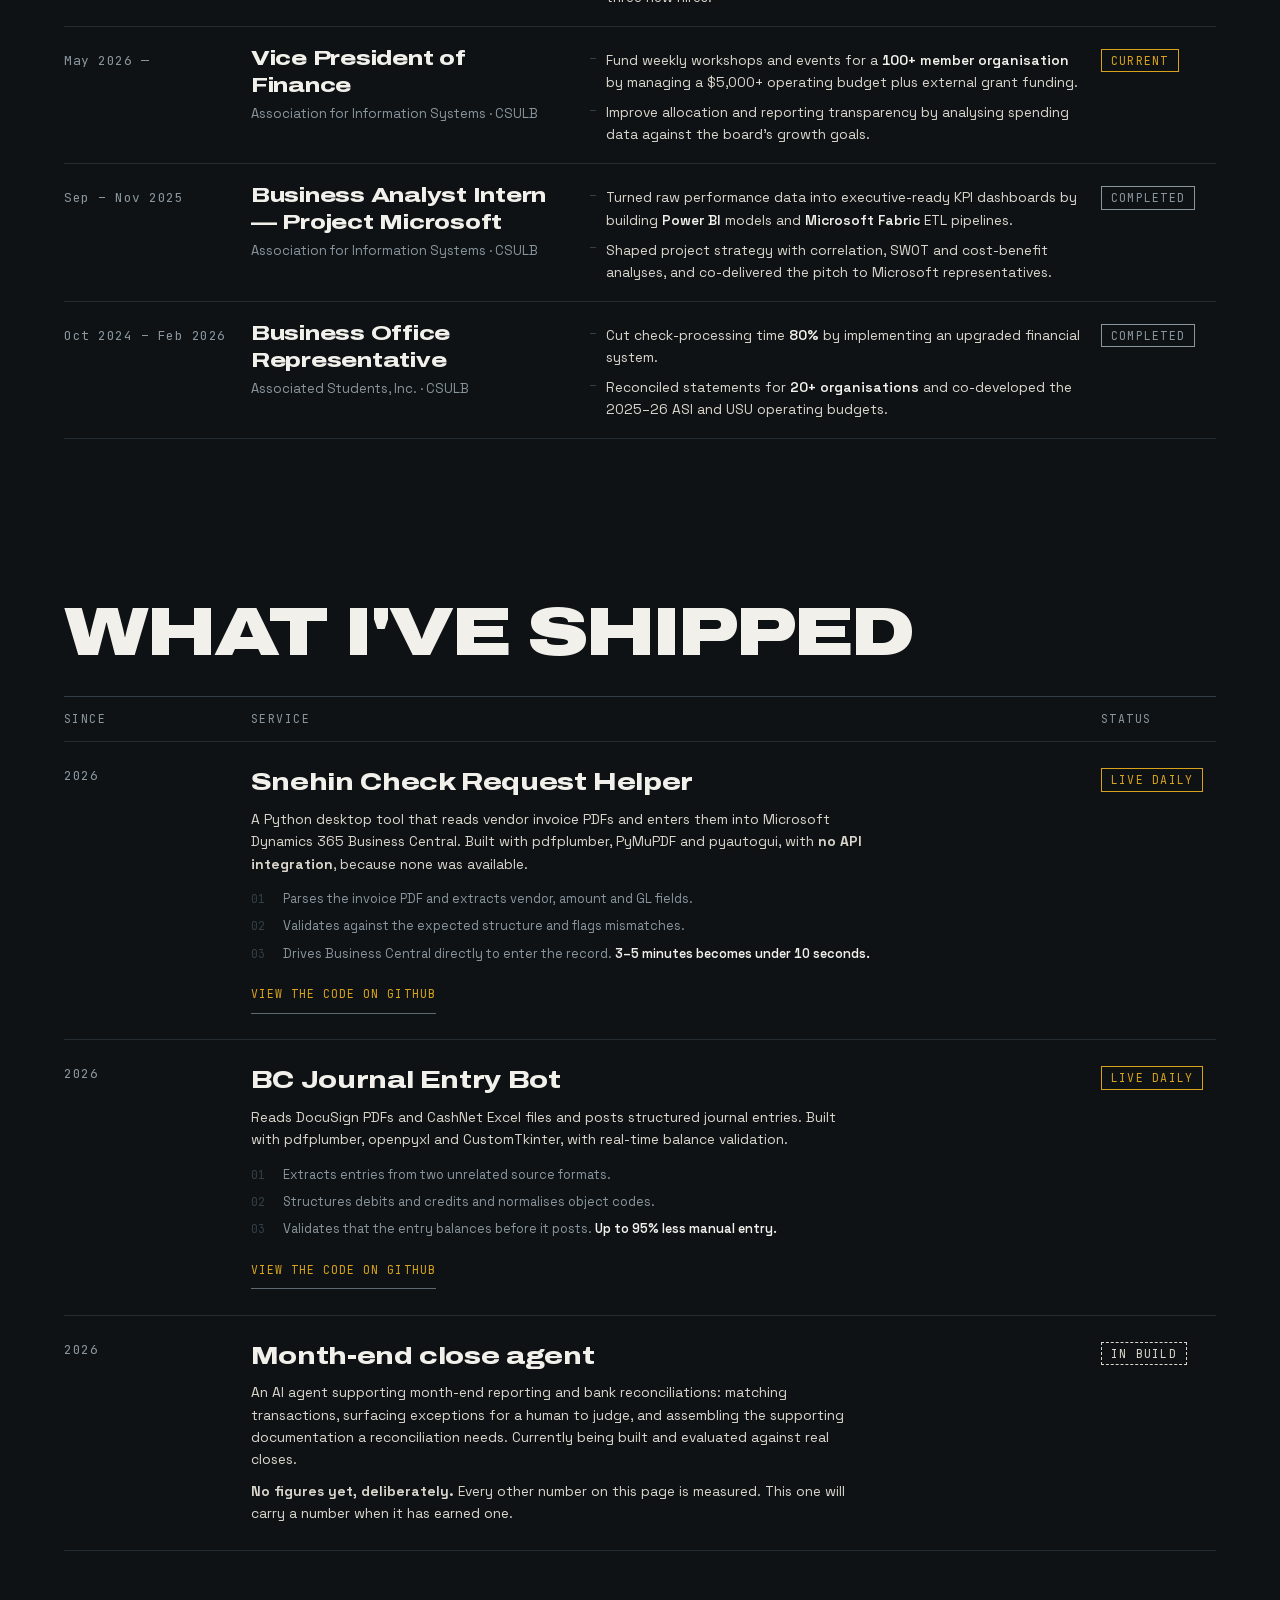
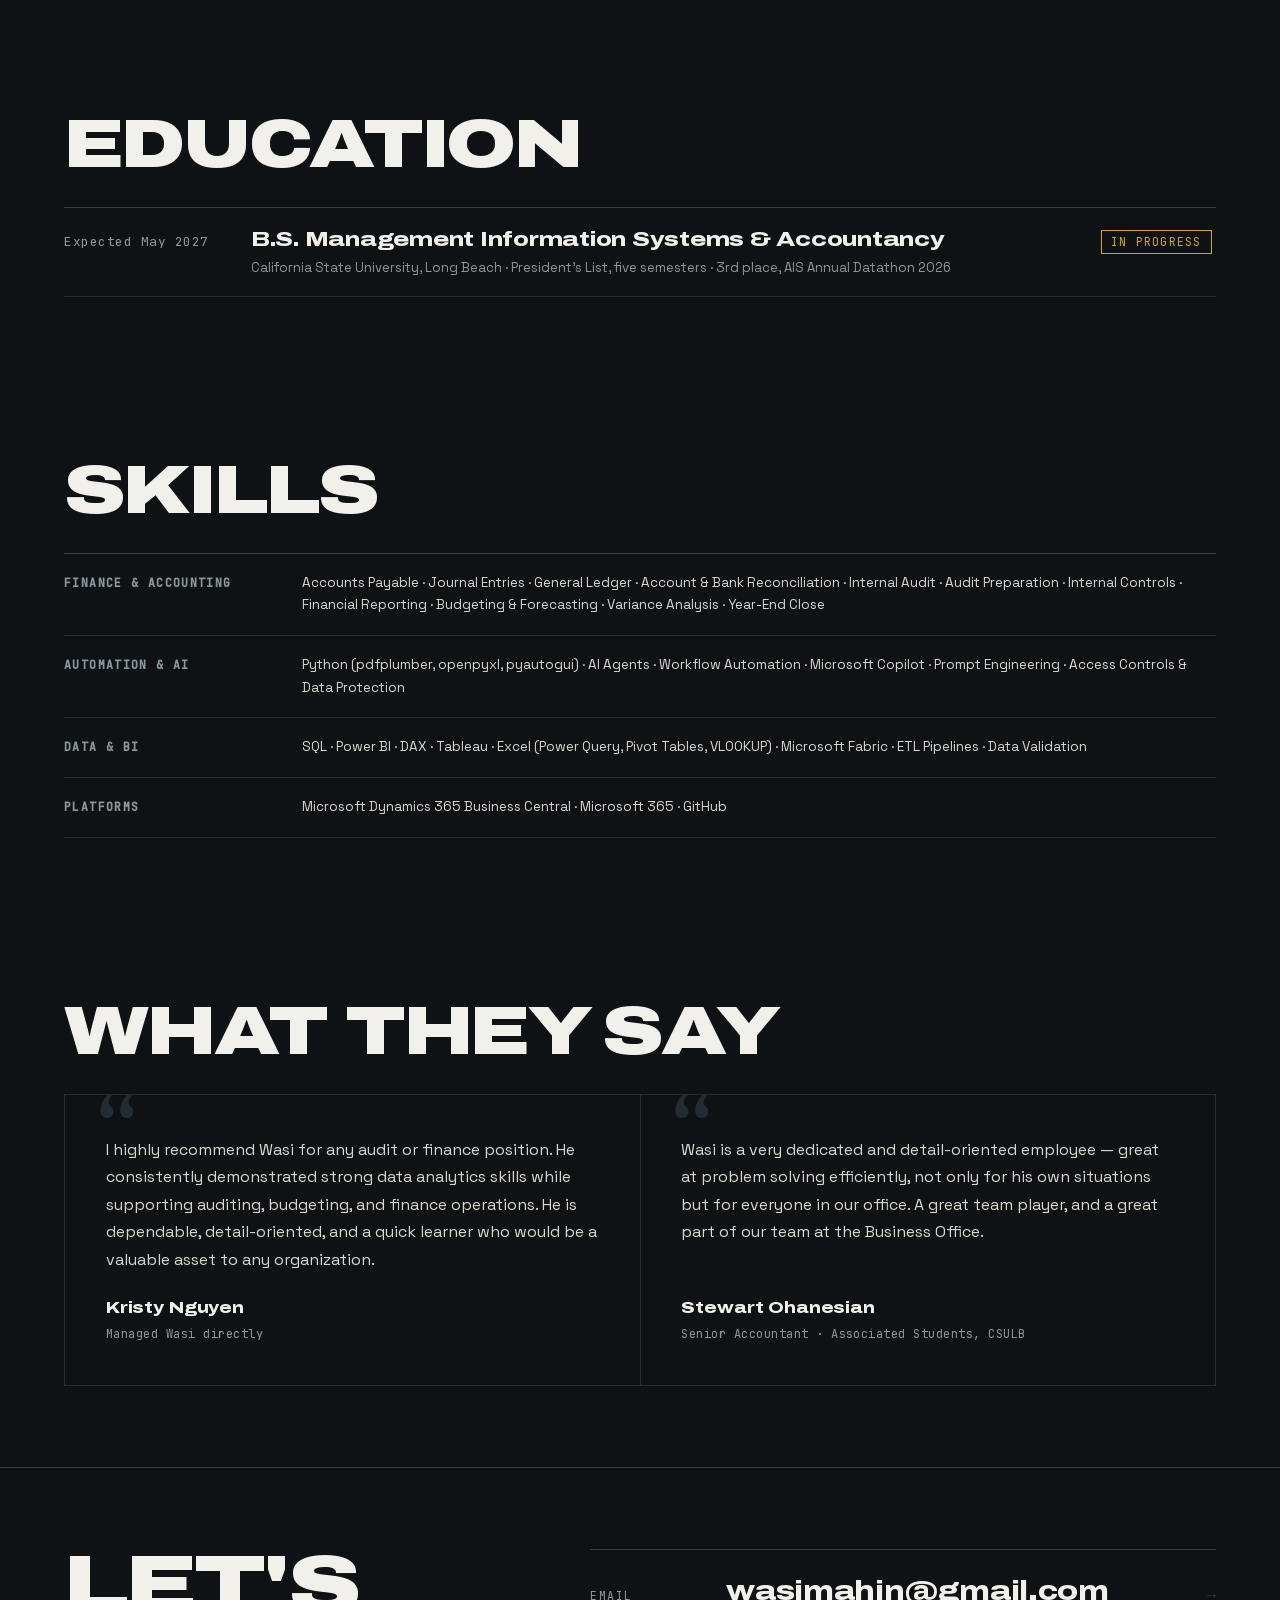
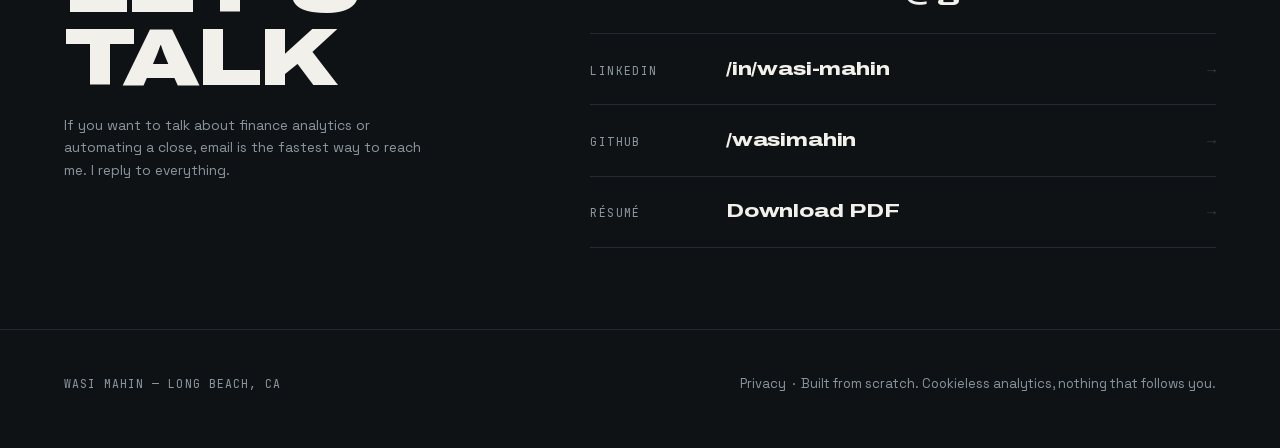
==== commit 1eb7ea22: "Header résumé download button; version the résumé link past the day-long PDF cache Co-Authored-By: C" ====
--- a/index.html
+++ b/index.html
@@ -179,6 +179,9 @@
   letter-spacing:.08em;text-transform:uppercase;color:var(--amber);
   border:1px solid var(--edge);padding:7px 13px;text-decoration:none;transition:.22s var(--flip);}
 .strip-cta:hover{background:var(--amber);color:var(--amber-ink);border-color:var(--amber);}
+/* résumé download — secondary to the amber CTA: flap ink, flap fill on hover */
+.strip-cv{color:var(--flap);}
+.strip-cv:hover{background:var(--flap);color:var(--steel);border-color:var(--flap);}
 
 /* the flap — one authored motion moment */
 .flap{display:inline-block;animation:flapin .5s var(--flip) both;}
@@ -378,7 +381,8 @@
 /* ═══ 13 · NARROW BOARD ═══ */
 /* the strip sheds detail rather than clipping */
 @media (max-width:560px){ .strip-in{gap:10px;} }
-@media (max-width:440px){ .strip-in{gap:7px;} .strip-cta{padding:7px 10px;} }
+@media (max-width:440px){ .strip-in{gap:7px;} .strip-cta{padding:7px 10px;} .strip-dl{display:none;} }
+@media (max-width:374px){ .strip-cta{padding:7px 8px;letter-spacing:.05em;} }
 @media (max-width:359px){ .strip-in{gap:8px;} }
 
 @media (max-width:760px){
@@ -399,6 +403,7 @@
   <div class="wrap strip-in">
     <span class="strip-mark flap">Wasi Mahin</span>
     <span class="mono flap hide-s">Financial Systems Assistant · CSULB</span>
+    <a class="strip-cta strip-cv" href="WasiMahin_Resume.pdf?v=20261002" download="WasiMahin_Resume.pdf" aria-label="Download résumé (PDF)">Résumé<span class="strip-dl" aria-hidden="true"> &darr;</span></a>
     <a class="strip-cta" href="#contact">Get in touch</a>
   </div>
 </div>
@@ -652,7 +657,7 @@
         <span class="ch-v">/wasimahin</span>
         <span class="ch-go" aria-hidden="true">&rarr;</span>
       </a>
-      <a class="ch" href="WasiMahin_Resume.pdf">
+      <a class="ch" href="WasiMahin_Resume.pdf?v=20261002" download="WasiMahin_Resume.pdf">
         <span class="ch-k">Résumé</span>
         <span class="ch-v">Download PDF</span>
         <span class="ch-go" aria-hidden="true">&rarr;</span>
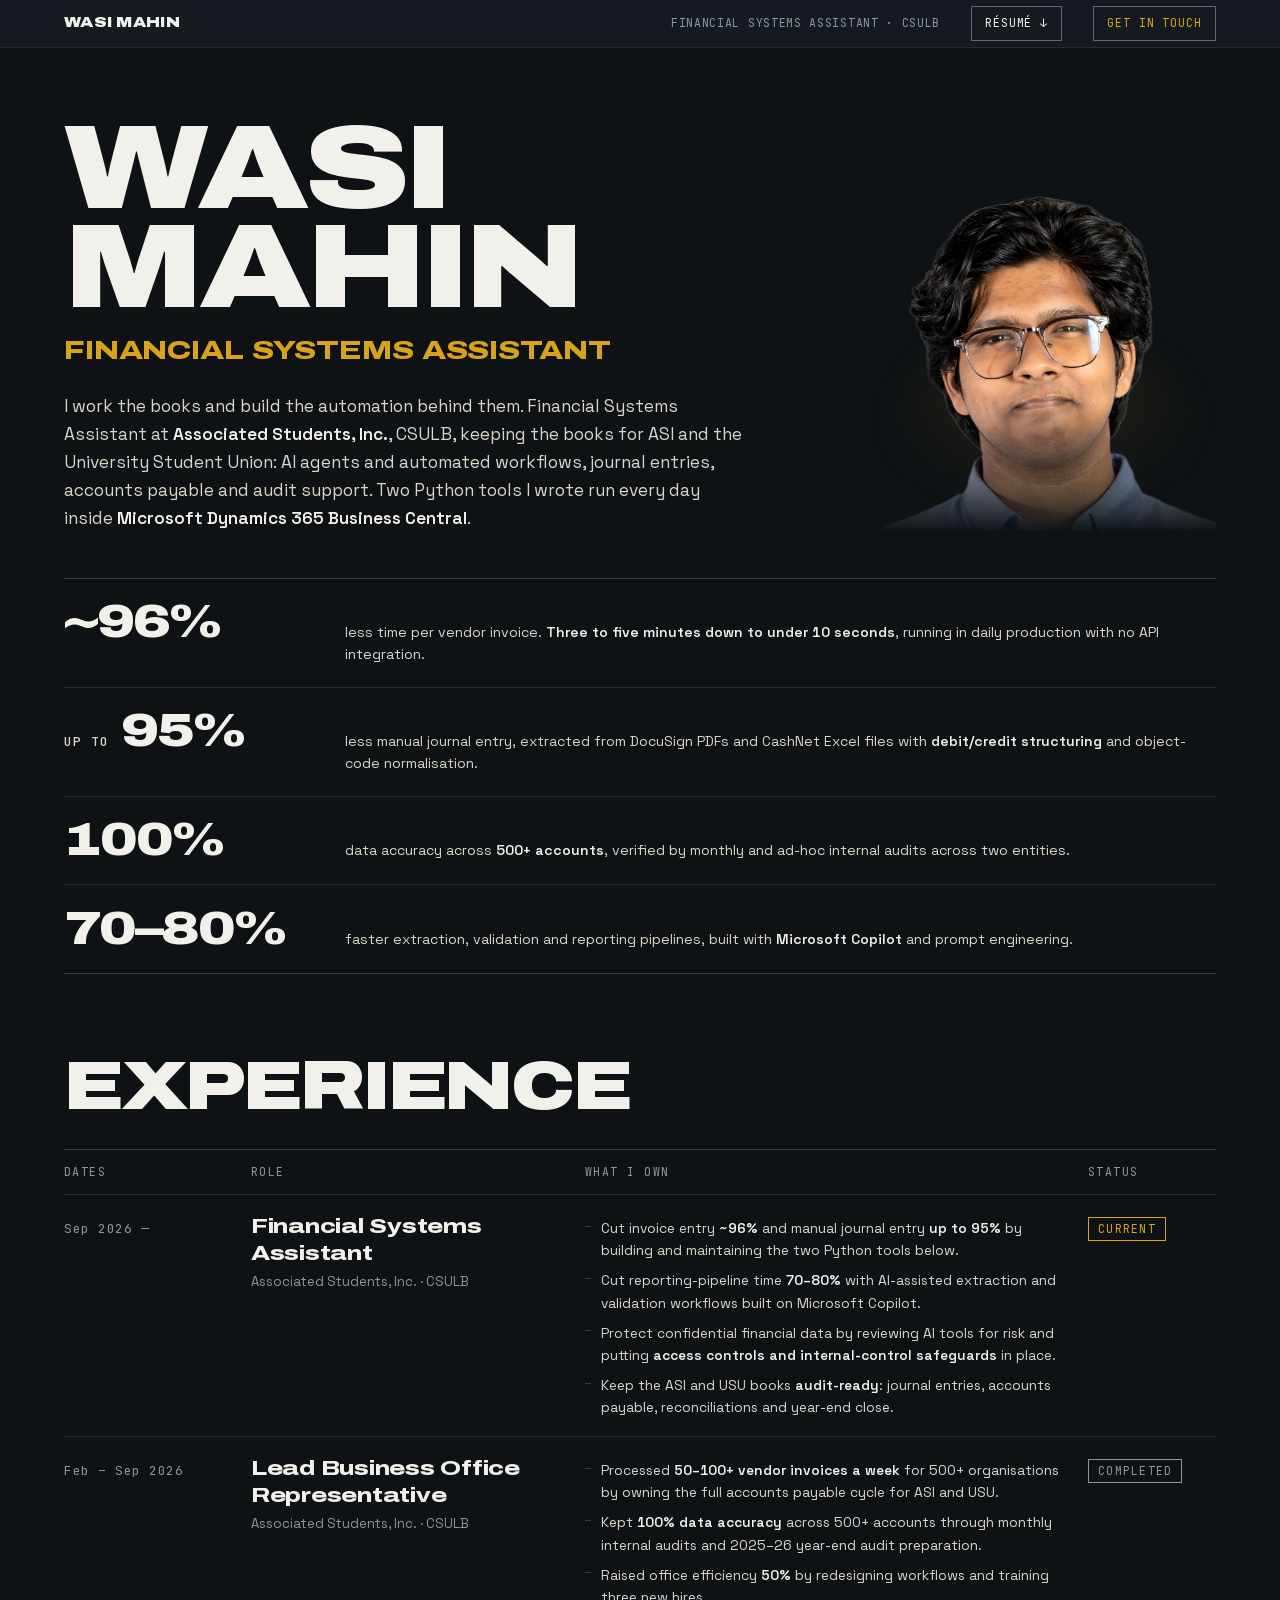
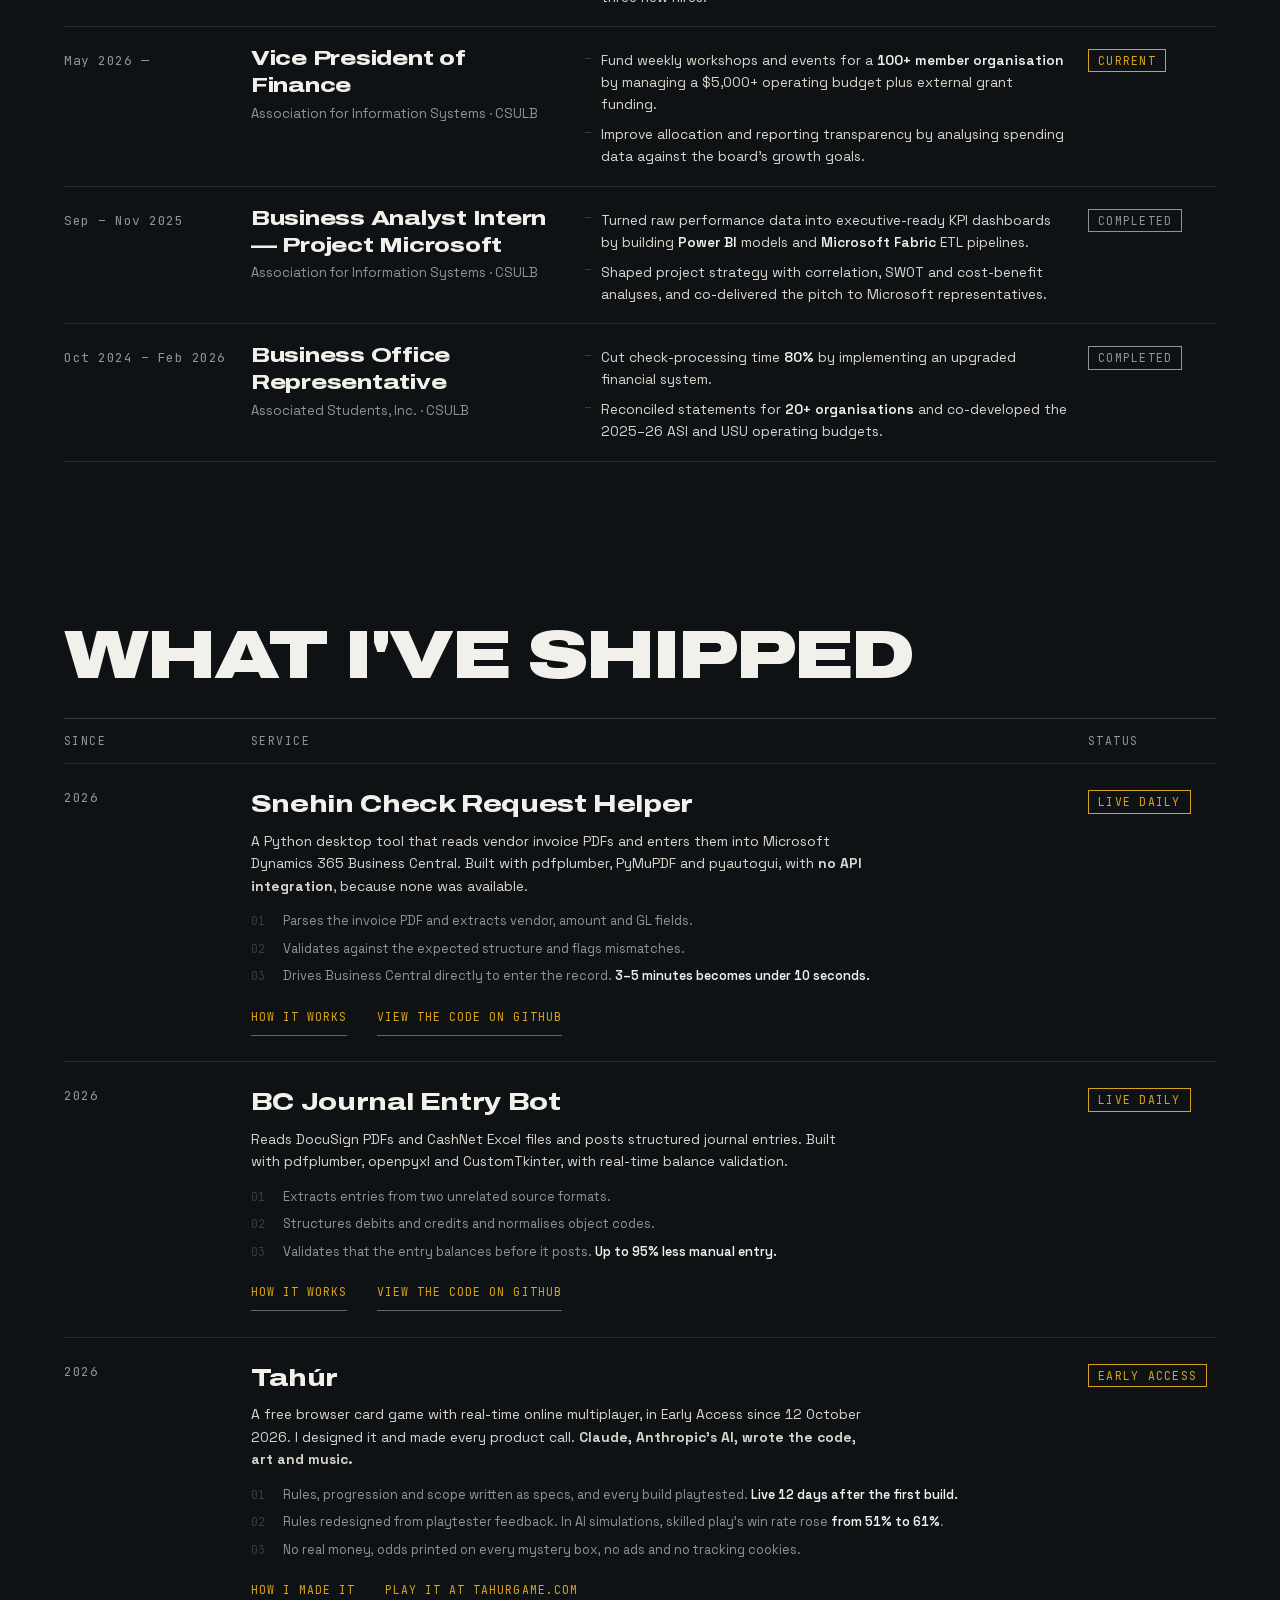
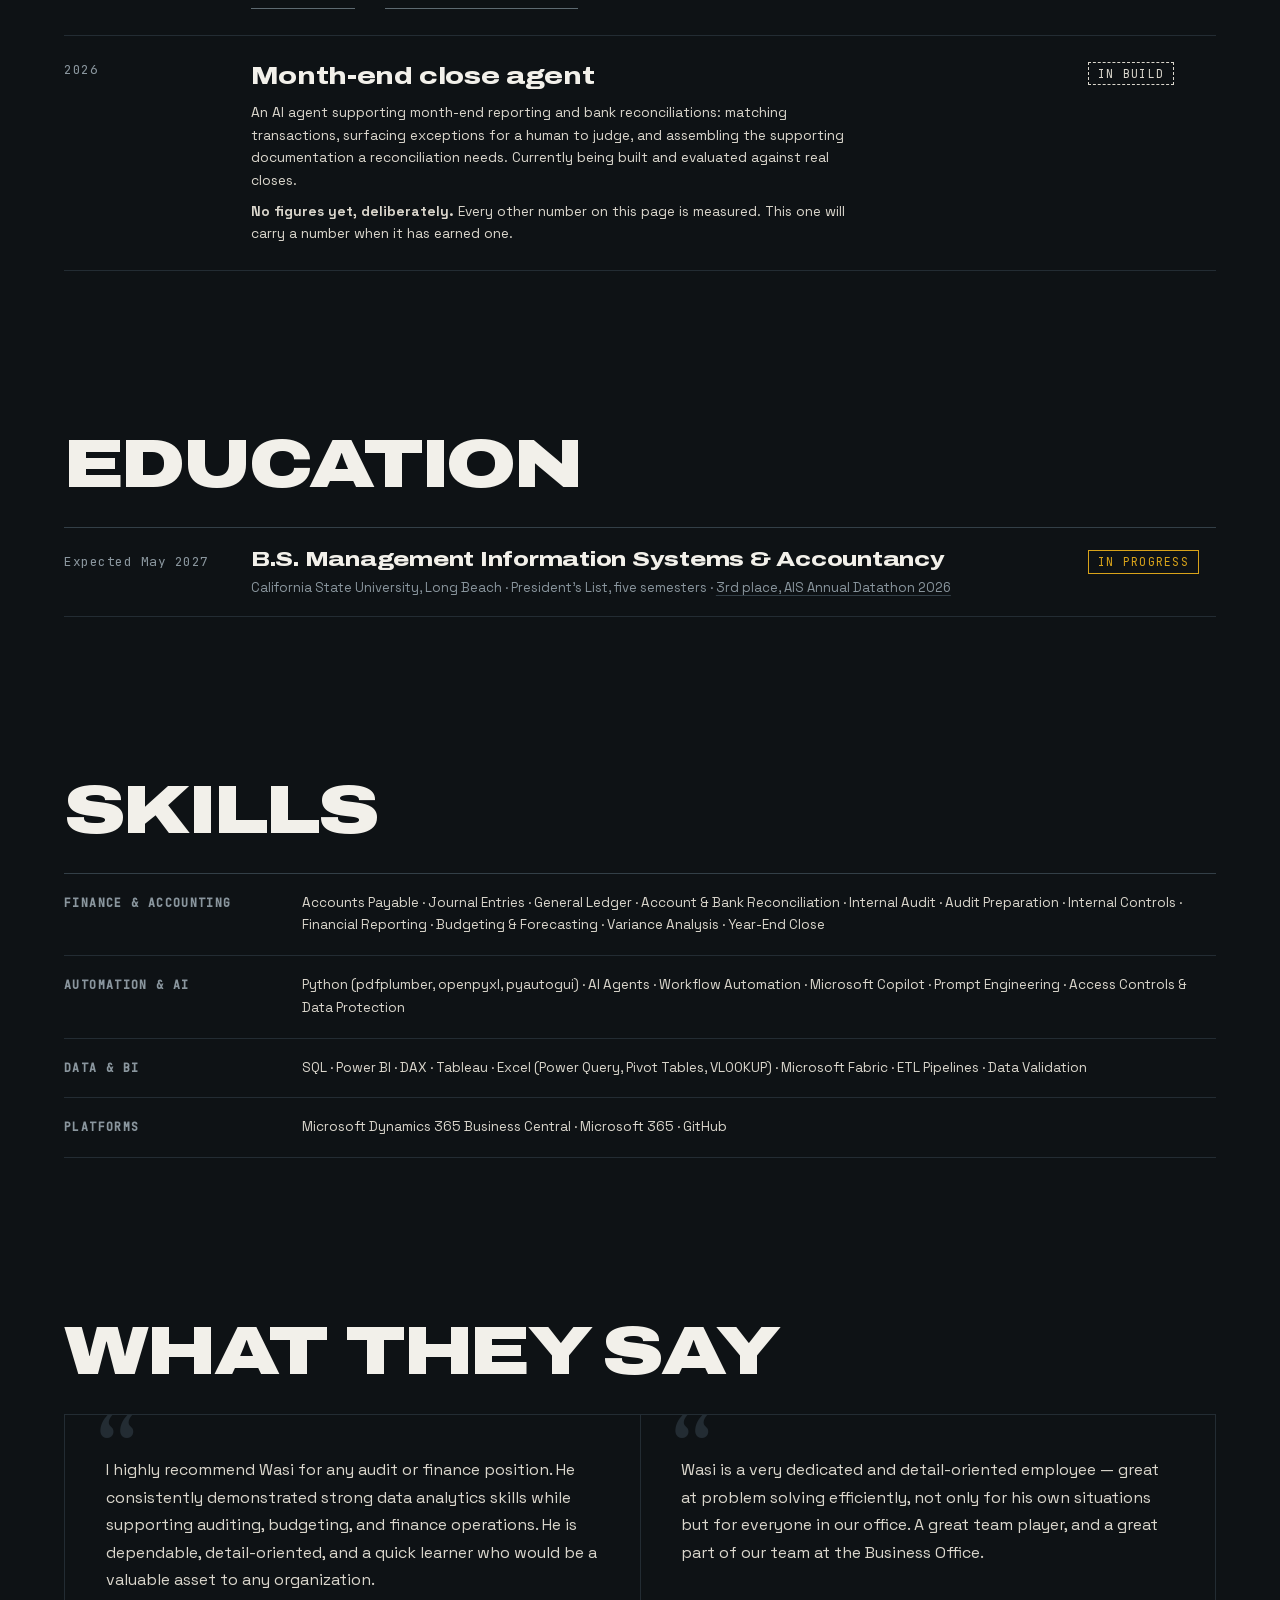
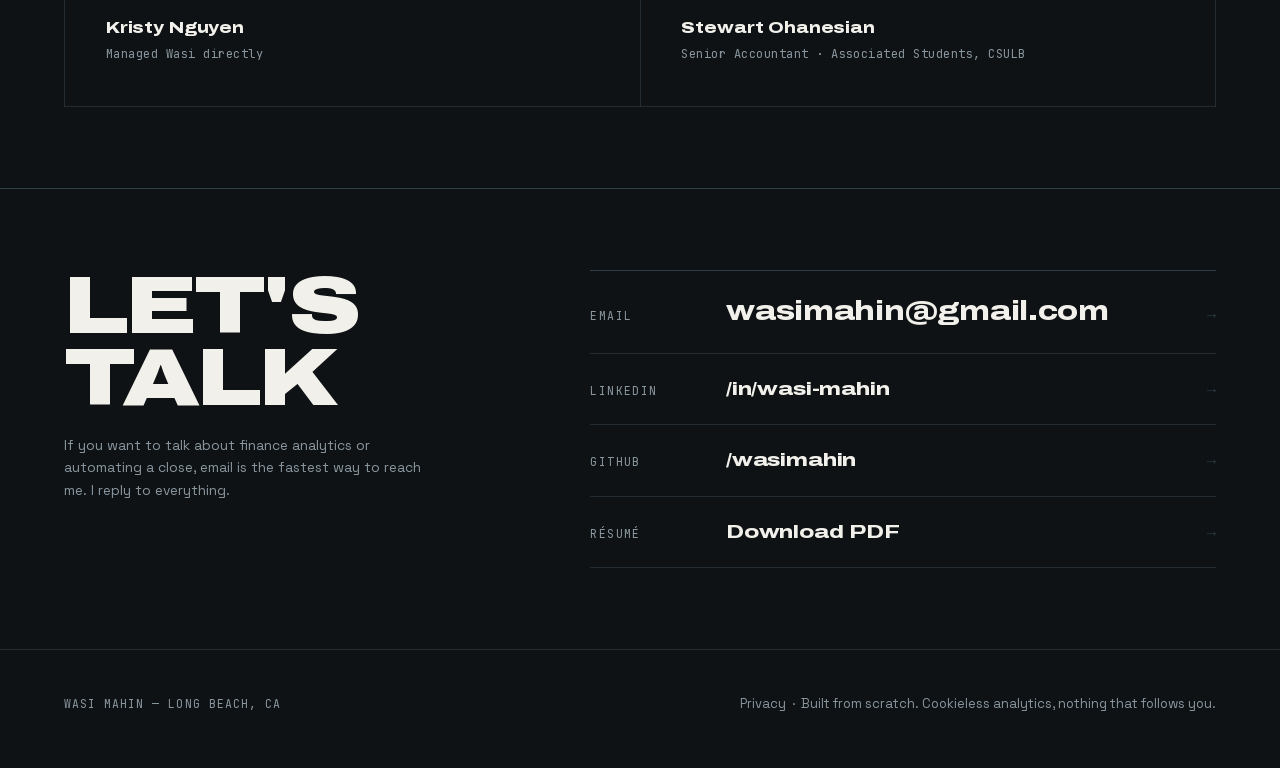
==== commit 48fdf407: "Project pages, SEO metadata, Tahúr card, full-length résumé - Four project write-ups (invoice automa" ====
--- a/index.html
+++ b/index.html
@@ -3,15 +3,17 @@
 <head>
 <meta charset="UTF-8"/>
 <meta name="viewport" content="width=device-width, initial-scale=1.0"/>
-<title>Wasi Mahin — Financial Systems Assistant | Finance operations &amp; production automation</title>
-<meta name="description" content="Financial Systems Assistant at Associated Students, Inc., CSULB. Keeps the books for ASI and the University Student Union, builds the office&#39;s AI agents and automated workflows, and wrote the two Python tools running daily inside Dynamics 365."/>
+<title>Wasi Mahin — Financial Systems Assistant, CSULB | Finance Automation</title>
+<meta name="description" content="Wasi Mahin keeps the books at ASI, CSULB and builds the automation behind them: Python tools that cut invoice entry ~96% in Dynamics 365 Business Central."/>
 <meta name="author" content="Wasi Mahin"/>
 <meta name="robots" content="index, follow, max-image-preview:large, max-snippet:-1"/>
 <link rel="canonical" href="https://wasimahin.com/"/>
+<link rel="me" href="https://www.linkedin.com/in/wasi-mahin"/>
+<link rel="me" href="https://github.com/wasimahin"/>
 <meta name="theme-color" content="#0E1215"/>
 
 <!-- Open Graph -->
-<meta property="og:title" content="Wasi Mahin — Financial Systems Assistant"/>
+<meta property="og:title" content="Wasi Mahin — Financial Systems Assistant, CSULB"/>
 <meta property="og:description" content="I work the books and build the automation behind them. Two Python tools live in daily production inside Microsoft Dynamics 365 Business Central."/>
 <meta property="og:type" content="website"/>
 <meta property="og:site_name" content="Wasi Mahin"/>
@@ -22,7 +24,7 @@
 <meta property="og:image:height" content="630"/>
 <meta property="og:image:alt" content="Wasi Mahin — Financial Systems Assistant, portfolio preview"/>
 <meta name="twitter:card" content="summary_large_image"/>
-<meta name="twitter:title" content="Wasi Mahin — Financial Systems Assistant"/>
+<meta name="twitter:title" content="Wasi Mahin — Financial Systems Assistant, CSULB"/>
 <meta name="twitter:description" content="Financial Systems Assistant at Associated Students, Inc., CSULB. Builds AI agents and automated accounting workflows; wrote the two Python tools running daily inside Dynamics 365."/>
 <meta name="twitter:image" content="https://wasimahin.com/og-image.jpg?v=20261001b"/>
 <meta name="twitter:image:alt" content="Wasi Mahin — Financial Systems Assistant, portfolio preview"/>
@@ -45,19 +47,23 @@
       "@type": "Person",
       "@id": "https://wasimahin.com/#person",
       "name": "Wasi Mahin",
+      "givenName": "Wasi",
+      "familyName": "Mahin",
       "url": "https://wasimahin.com/",
       "email": "mailto:wasimahin@gmail.com",
-      "image": "https://wasimahin.com/og-image.jpg?v=20261001b",
+      "image": { "@type": "ImageObject", "url": "https://wasimahin.com/wasi-mahin.jpg", "width": 800, "height": 800, "caption": "Wasi Mahin" },
       "jobTitle": "Financial Systems Assistant",
-      "description": "Financial Systems Assistant at Associated Students, Inc., CSULB: keeps the books for ASI and the University Student Union, builds and maintains the office's AI agents and automated accounting workflows, and supports journal entries, accounts payable, reconciliations and audits. Engineered the two Python automation tools running daily inside Microsoft Dynamics 365 Business Central. MIS & Accountancy student at CSULB.",
-      "alumniOf": { "@type": "CollegeOrUniversity", "name": "California State University, Long Beach", "sameAs": "https://www.csulb.edu" },
-      "worksFor": { "@type": "Organization", "name": "Associated Students, Inc., CSULB" },
+      "description": "Financial Systems Assistant at Associated Students, Inc., California State University, Long Beach (CSULB). Keeps the books for ASI and the University Student Union and builds the automation behind them: AI agents, automated accounting workflows, and two Python tools running daily inside Microsoft Dynamics 365 Business Central. MIS & Accountancy student at CSULB. Designer and director of Tahúr, a browser card game built with Claude, Anthropic's AI.",
+      "worksFor": { "@type": "Organization", "name": "Associated Students, Inc., California State University, Long Beach", "alternateName": "ASI CSULB", "url": "https://www.asicsulb.org" },
+      "alumniOf": { "@type": "CollegeOrUniversity", "name": "California State University, Long Beach", "alternateName": "CSULB", "url": "https://www.csulb.edu", "sameAs": "https://en.wikipedia.org/wiki/California_State_University,_Long_Beach" },
+      "memberOf": { "@type": "Organization", "name": "Association for Information Systems, CSULB chapter" },
+      "award": ["3rd place, AIS Annual Datathon 2026", "President's List, California State University, Long Beach (five semesters)"],
       "address": { "@type": "PostalAddress", "addressLocality": "Long Beach", "addressRegion": "CA", "addressCountry": "US" },
       "sameAs": [
         "https://www.linkedin.com/in/wasi-mahin",
         "https://github.com/wasimahin"
       ],
-      "knowsAbout": ["Financial Analysis","Internal Audit","Accounts Payable","Account Reconciliation","General Ledger","Financial Reporting","Variance Analysis","Budgeting","Forecasting","Data Analysis","Python","SQL","Power BI","Tableau","DAX","Microsoft Fabric","ETL Pipelines","Business Process Automation"]
+      "knowsAbout": ["Financial Systems","Finance Automation","Microsoft Dynamics 365 Business Central","Accounts Payable Automation","Journal Entry Automation","Robotic Process Automation","AI Agents","Microsoft Copilot","Financial Analysis","Internal Audit","Internal Controls","Accounts Payable","Account Reconciliation","General Ledger","Financial Reporting","Variance Analysis","Budgeting","Forecasting","Data Analysis","Python","SQL","Power BI","Tableau","DAX","Microsoft Fabric","ETL Pipelines","Business Process Automation","Game Design","Product Management"]
     },
     {
       "@type": "ProfilePage",
@@ -66,6 +72,7 @@
       "name": "Wasi Mahin — Financial Systems Assistant",
       "mainEntity": { "@id": "https://wasimahin.com/#person" },
       "isPartOf": { "@id": "https://wasimahin.com/#website" },
+      "dateModified": "2026-10-22",
       "inLanguage": "en-US"
     },
     {
@@ -89,6 +96,19 @@
       "author": { "@id": "https://wasimahin.com/#person" }
     },
     {
+      "@type": "VideoGame",
+      "@id": "https://wasimahin.com/#tahur",
+      "name": "Tahúr: A Blackjack Adventure",
+      "url": "https://tahurgame.com/",
+      "description": "A free browser card game with real-time online multiplayer, in Early Access since 12 October 2026. Designed and directed by Wasi Mahin; Claude, Anthropic's AI, wrote the code, art and music.",
+      "creator": { "@id": "https://wasimahin.com/#person" },
+      "director": { "@id": "https://wasimahin.com/#person" },
+      "genre": ["Card game", "Roguelike"],
+      "gamePlatform": "Web browser",
+      "playMode": ["SinglePlayer", "MultiPlayer"],
+      "isAccessibleForFree": true
+    },
+    {
       "@type": "WebSite",
       "@id": "https://wasimahin.com/#website",
       "url": "https://wasimahin.com/",
@@ -245,8 +265,8 @@
   padding-block:clamp(15px,2vh,21px);border-bottom:1px solid var(--rule);
   transition:background .2s ease;}
 .row:hover{background:var(--steel-2);}
-.cols-4{grid-template-columns:clamp(116px,13vw,172px) minmax(0,1.3fr) minmax(0,2fr) clamp(88px,9vw,126px);}
-.cols-3{grid-template-columns:clamp(116px,13vw,172px) minmax(0,1fr) clamp(88px,9vw,126px);}
+.cols-4{grid-template-columns:clamp(116px,13vw,172px) minmax(0,1.3fr) minmax(0,2fr) clamp(120px,10vw,140px);}
+.cols-3{grid-template-columns:clamp(116px,13vw,172px) minmax(0,1fr) clamp(120px,10vw,140px);}
 .t-time{font-family:'JetBrains Mono',monospace;font-size:clamp(11px,1vw,13px);
   color:var(--dim);letter-spacing:.04em;line-height:1.45;}
 .t-main{font-family:'Archivo',sans-serif;font-variation-settings:'wdth' 125;font-weight:800;
@@ -290,7 +310,7 @@
 .ev-t b{color:var(--flap);font-weight:600;}
 
 /* ═══ 08 · SERVICES (projects) ═══ */
-.svc-row{display:grid;grid-template-columns:clamp(116px,13vw,172px) minmax(0,1fr) clamp(88px,9vw,126px);
+.svc-row{display:grid;grid-template-columns:clamp(116px,13vw,172px) minmax(0,1fr) clamp(120px,10vw,140px);
   gap:clamp(10px,1.6vw,26px);padding-block:clamp(20px,2.8vh,32px);
   border-bottom:1px solid var(--rule);align-items:start;}
 .svc-row h3{font-family:'Archivo',sans-serif;font-variation-settings:'wdth' 125;font-weight:800;
@@ -305,6 +325,7 @@
   font-size:11.5px;letter-spacing:.09em;text-transform:uppercase;color:var(--amber);
   text-decoration:none;border-bottom:1px solid var(--edge);padding:9px 0;transition:.2s;}
 .svc-link:hover{border-bottom-color:var(--amber);}
+.svc-link + .svc-link{margin-left:clamp(16px,2vw,28px);}
 
 /* ═══ 09 · SKILLS ═══ */
 .sk{border-top:1px solid var(--rule-2);}
@@ -403,7 +424,7 @@
   <div class="wrap strip-in">
     <span class="strip-mark flap">Wasi Mahin</span>
     <span class="mono flap hide-s">Financial Systems Assistant · CSULB</span>
-    <a class="strip-cta strip-cv" href="WasiMahin_Resume.pdf?v=20261002" download="WasiMahin_Resume.pdf" aria-label="Download résumé (PDF)">Résumé<span class="strip-dl" aria-hidden="true"> &darr;</span></a>
+    <a class="strip-cta strip-cv" href="WasiMahin_Resume.pdf?v=202610212100" download="WasiMahin_Resume.pdf" aria-label="Download résumé (PDF)">Résumé<span class="strip-dl" aria-hidden="true"> &darr;</span></a>
     <a class="strip-cta" href="#contact">Get in touch</a>
   </div>
 </div>
@@ -539,6 +560,7 @@
           <div><span>03</span><p>Drives Business Central directly to enter the record.
             <b>3–5 minutes becomes under 10 seconds.</b></p></div>
         </div>
+        <a class="svc-link" href="business-central-invoice-automation">How it works</a>
         <a class="svc-link" href="https://github.com/wasimahin/snehin-check-request-helper"
            target="_blank" rel="noopener">View the code on GitHub</a>
       </div>
@@ -558,10 +580,33 @@
           <div><span>03</span><p>Validates that the entry balances before it posts.
             <b>Up to 95% less manual entry.</b></p></div>
         </div>
+        <a class="svc-link" href="business-central-journal-entry-automation">How it works</a>
         <a class="svc-link" href="https://github.com/wasimahin/bc-journal-entry-bot"
            target="_blank" rel="noopener">View the code on GitHub</a>
       </div>
       <div><span class="flag live">Live daily</span></div>
+    </div>
+
+    <div class="svc-row">
+      <div class="t-time">2026</div>
+      <div>
+        <h3>Tahúr</h3>
+        <p class="svc-body">A free browser card game with real-time online multiplayer, in Early
+          Access since 12 October 2026. I designed it and made every product call.
+          <b>Claude, Anthropic's AI, wrote the code, art and music.</b></p>
+        <div class="svc-steps">
+          <div><span>01</span><p>Rules, progression and scope written as specs, and every build
+            playtested. <b>Live 12 days after the first build.</b></p></div>
+          <div><span>02</span><p>Rules redesigned from playtester feedback. In AI simulations, skilled
+            play's win rate rose <b>from 51% to 61%</b>.</p></div>
+          <div><span>03</span><p>No real money, odds printed on every mystery box, no ads and no
+            tracking cookies.</p></div>
+        </div>
+        <a class="svc-link" href="tahur">How I made it</a>
+        <a class="svc-link" href="https://tahurgame.com"
+           target="_blank" rel="noopener">Play it at tahurgame.com</a>
+      </div>
+      <div><span class="flag live">Early access</span></div>
     </div>
 
     <div class="svc-row">
@@ -588,7 +633,7 @@
       <div class="t-main">B.S. Management Information Systems &amp; Accountancy
         <span class="t-sub">California State University, Long Beach ·
           President's List, five semesters ·
-          3rd place, AIS Annual Datathon 2026</span></div>
+          <a href="american-dream-datathon">3rd place, AIS Annual Datathon 2026</a></span></div>
       <div><span class="flag live">In progress</span></div>
     </div>
   </div>
@@ -657,7 +702,7 @@
         <span class="ch-v">/wasimahin</span>
         <span class="ch-go" aria-hidden="true">&rarr;</span>
       </a>
-      <a class="ch" href="WasiMahin_Resume.pdf?v=20261002" download="WasiMahin_Resume.pdf">
+      <a class="ch" href="WasiMahin_Resume.pdf?v=202610212100" download="WasiMahin_Resume.pdf">
         <span class="ch-k">Résumé</span>
         <span class="ch-v">Download PDF</span>
         <span class="ch-go" aria-hidden="true">&rarr;</span>
